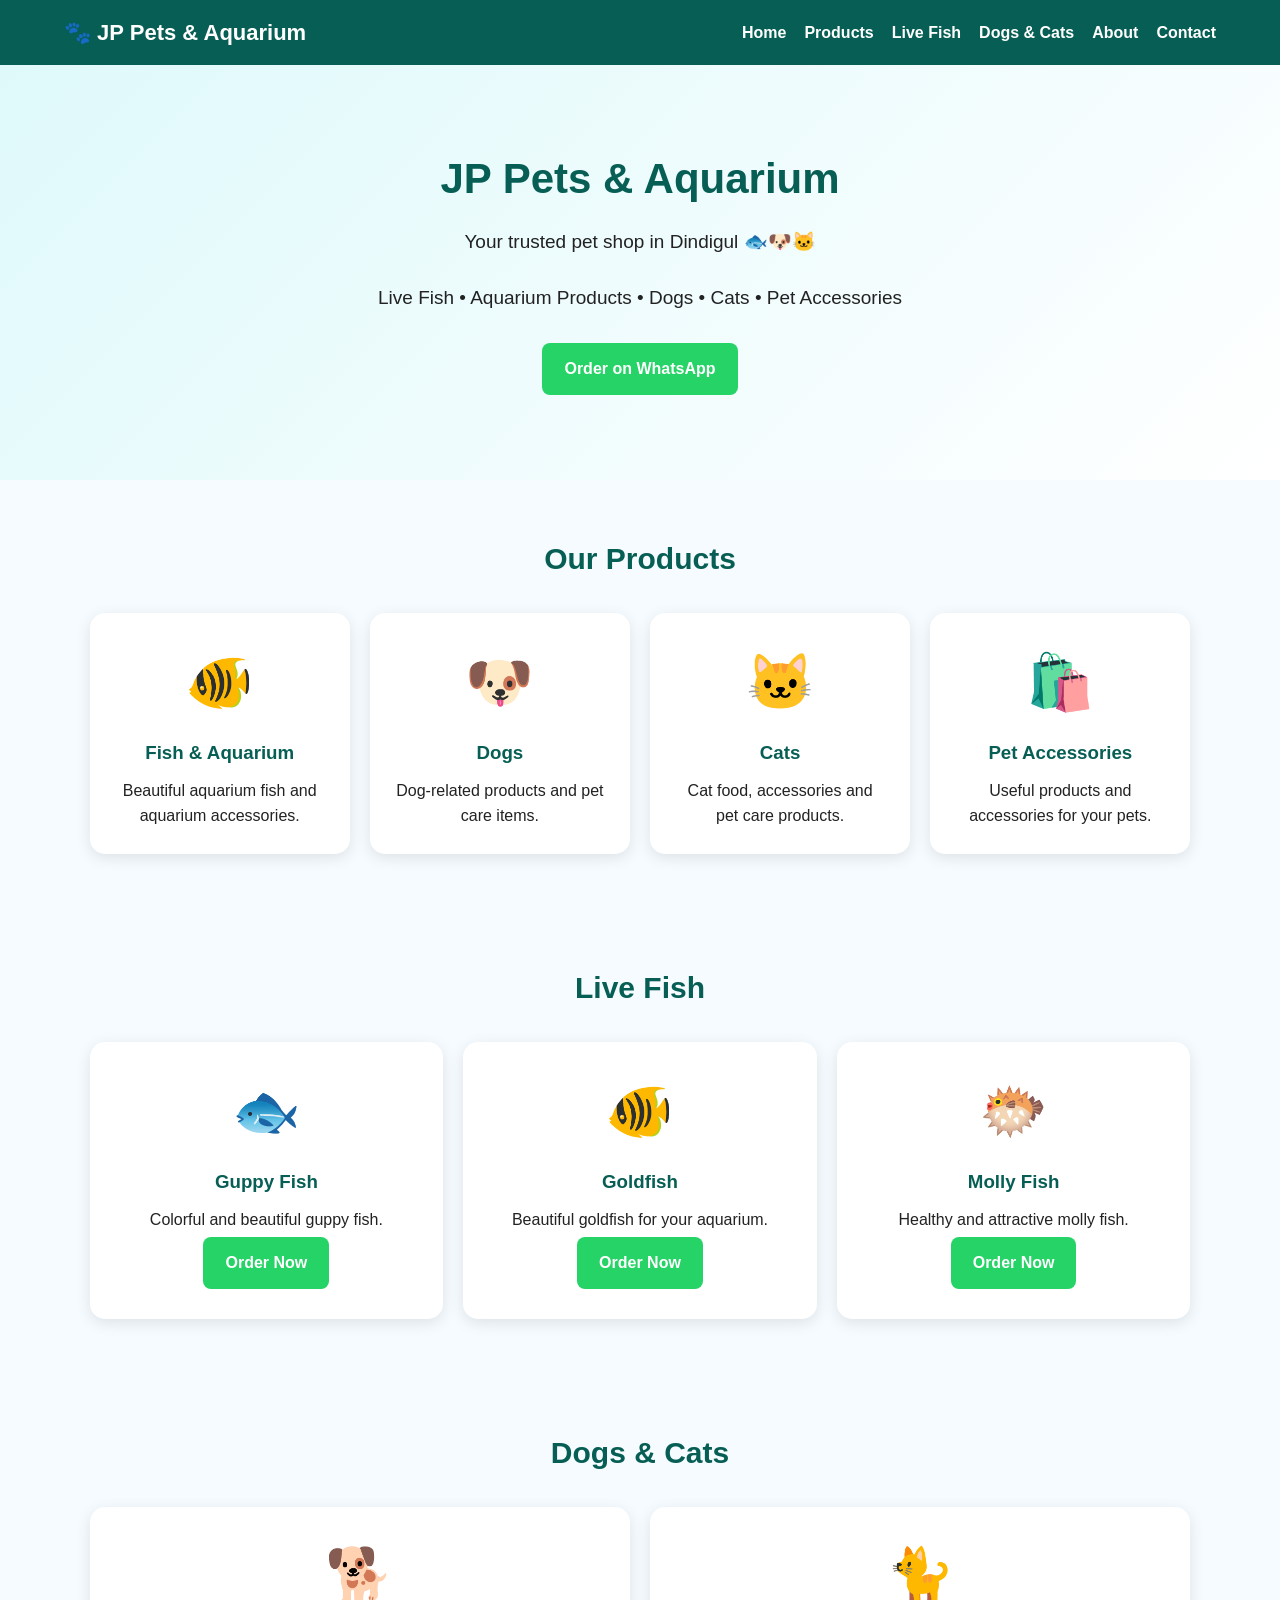
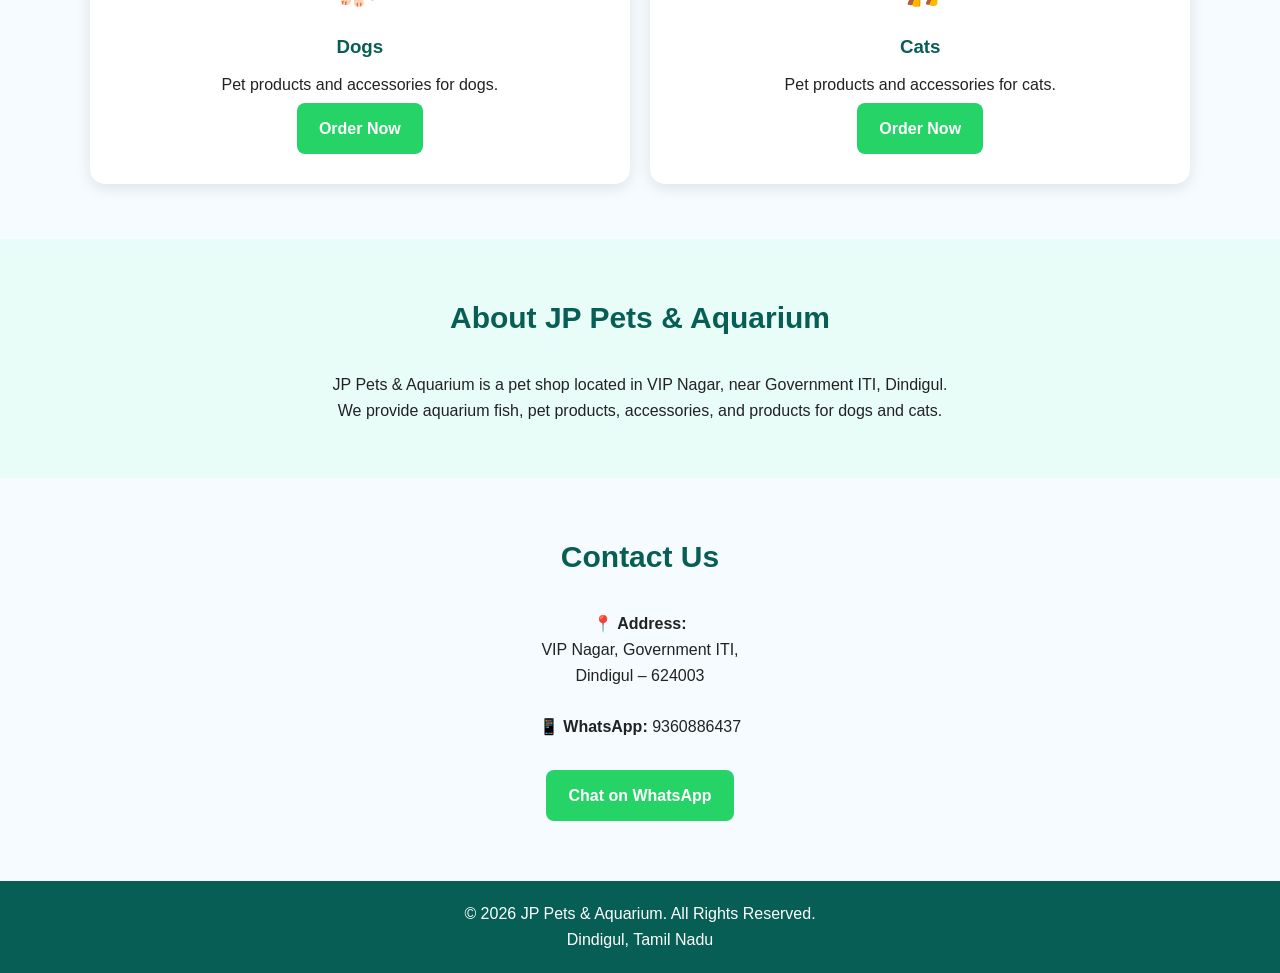
==== docs/index.html @ 8c319908 "Add website to docs folder Add JP Pets & Aquarium website to the docs folder for GitHub Pages." ====
<!DOCTYPE html>
<html lang="en">
<head>
<meta charset="UTF-8">
<meta name="viewport" content="width=device-width, initial-scale=1.0">

<title>JP Pets & Aquarium | Dindigul</title>

<style>
* {
    margin: 0;
    padding: 0;
    box-sizing: border-box;
    scroll-behavior: smooth;
}

body {
    font-family: Arial, sans-serif;
    line-height: 1.6;
    background: #f5fbff;
    color: #222;
}

header {
    background: #075e54;
    color: white;
    padding: 15px 5%;
    position: sticky;
    top: 0;
    z-index: 1000;
}

nav {
    display: flex;
    justify-content: space-between;
    align-items: center;
    flex-wrap: wrap;
}

.logo {
    font-size: 22px;
    font-weight: bold;
}

nav ul {
    list-style: none;
    display: flex;
    gap: 18px;
    flex-wrap: wrap;
}

nav a {
    color: white;
    text-decoration: none;
    font-weight: bold;
}

.hero {
    padding: 80px 20px;
    text-align: center;
    background: linear-gradient(135deg, #dff9fb, #ffffff);
}

.hero h1 {
    font-size: 42px;
    color: #075e54;
    margin-bottom: 15px;
}

.hero p {
    font-size: 19px;
    margin-bottom: 25px;
}

.btn {
    display: inline-block;
    background: #25d366;
    color: white;
    padding: 13px 22px;
    border-radius: 8px;
    text-decoration: none;
    font-weight: bold;
    margin: 5px;
}

section {
    padding: 55px 7%;
}

h2 {
    text-align: center;
    color: #075e54;
    margin-bottom: 30px;
    font-size: 30px;
}

.cards {
    display: grid;
    grid-template-columns: repeat(auto-fit, minmax(220px, 1fr));
    gap: 20px;
}

.card {
    background: white;
    padding: 25px;
    border-radius: 15px;
    text-align: center;
    box-shadow: 0 4px 15px rgba(0,0,0,0.1);
}

.card .emoji {
    font-size: 55px;
    margin-bottom: 12px;
}

.card h3 {
    color: #075e54;
    margin-bottom: 10px;
}

.about {
    background: #e9fdf8;
    text-align: center;
}

.contact {
    text-align: center;
}

footer {
    background: #075e54;
    color: white;
    text-align: center;
    padding: 20px;
}

@media (max-width: 600px) {
    .hero h1 {
        font-size: 32px;
    }

    nav {
        gap: 12px;
    }

    nav ul {
        gap: 10px;
        font-size: 14px;
    }
}
</style>
</head>

<body>

<header>
<nav>
<div class="logo">🐾 JP Pets & Aquarium</div>

<ul>
<li><a href="#home">Home</a></li>
<li><a href="#products">Products</a></li>
<li><a href="#fish">Live Fish</a></li>
<li><a href="#pets">Dogs & Cats</a></li>
<li><a href="#about">About</a></li>
<li><a href="#contact">Contact</a></li>
</ul>
</nav>
</header>

<section class="hero" id="home">
<h1>JP Pets & Aquarium</h1>

<p>Your trusted pet shop in Dindigul 🐟🐶🐱</p>

<p>Live Fish • Aquarium Products • Dogs • Cats • Pet Accessories</p>

<a class="btn" href="https://wa.me/919360886437">
Order on WhatsApp
</a>
</section>

<section id="products">
<h2>Our Products</h2>

<div class="cards">

<div class="card">
<div class="emoji">🐠</div>
<h3>Fish & Aquarium</h3>
<p>Beautiful aquarium fish and aquarium accessories.</p>
</div>

<div class="card">
<div class="emoji">🐶</div>
<h3>Dogs</h3>
<p>Dog-related products and pet care items.</p>
</div>

<div class="card">
<div class="emoji">🐱</div>
<h3>Cats</h3>
<p>Cat food, accessories and pet care products.</p>
</div>

<div class="card">
<div class="emoji">🛍️</div>
<h3>Pet Accessories</h3>
<p>Useful products and accessories for your pets.</p>
</div>

</div>
</section>

<section id="fish">
<h2>Live Fish</h2>

<div class="cards">

<div class="card">
<div class="emoji">🐟</div>
<h3>Guppy Fish</h3>
<p>Colorful and beautiful guppy fish.</p>

<a class="btn" href="https://wa.me/919360886437?text=Hi%20JP%20Pets%2C%20I%20am%20interested%20in%20Guppy%20Fish">
Order Now
</a>
</div>

<div class="card">
<div class="emoji">🐠</div>
<h3>Goldfish</h3>
<p>Beautiful goldfish for your aquarium.</p>

<a class="btn" href="https://wa.me/919360886437?text=Hi%20JP%20Pets%2C%20I%20am%20interested%20in%20Goldfish">
Order Now
</a>
</div>

<div class="card">
<div class="emoji">🐡</div>
<h3>Molly Fish</h3>
<p>Healthy and attractive molly fish.</p>

<a class="btn" href="https://wa.me/919360886437?text=Hi%20JP%20Pets%2C%20I%20am%20interested%20in%20Molly%20Fish">
Order Now
</a>
</div>

</div>
</section>

<section id="pets">
<h2>Dogs & Cats</h2>

<div class="cards">

<div class="card">
<div class="emoji">🐕</div>
<h3>Dogs</h3>
<p>Pet products and accessories for dogs.</p>

<a class="btn" href="https://wa.me/919360886437?text=Hi%20JP%20Pets%2C%20I%20am%20interested%20in%20Dog%20products">
Order Now
</a>
</div>

<div class="card">
<div class="emoji">🐈</div>
<h3>Cats</h3>
<p>Pet products and accessories for cats.</p>

<a class="btn" href="https://wa.me/919360886437?text=Hi%20JP%20Pets%2C%20I%20am%20interested%20in%20Cat%20products">
Order Now
</a>
</div>

</div>
</section>

<section class="about" id="about">
<h2>About JP Pets & Aquarium</h2>

<p>
JP Pets & Aquarium is a pet shop located in VIP Nagar,
near Government ITI, Dindigul.
</p>

<p>
We provide aquarium fish, pet products, accessories,
and products for dogs and cats.
</p>
</section>

<section class="contact" id="contact">
<h2>Contact Us</h2>

<p><strong>📍 Address:</strong></p>
<p>VIP Nagar, Government ITI,<br>
Dindigul – 624003</p>

<br>

<p><strong>📱 WhatsApp:</strong> 9360886437</p>

<br>

<a class="btn" href="https://wa.me/919360886437">
Chat on WhatsApp
</a>
</section>

<footer>
<p>© 2026 JP Pets & Aquarium. All Rights Reserved.</p>
<p>Dindigul, Tamil Nadu</p>
</footer>

</body>
</html>
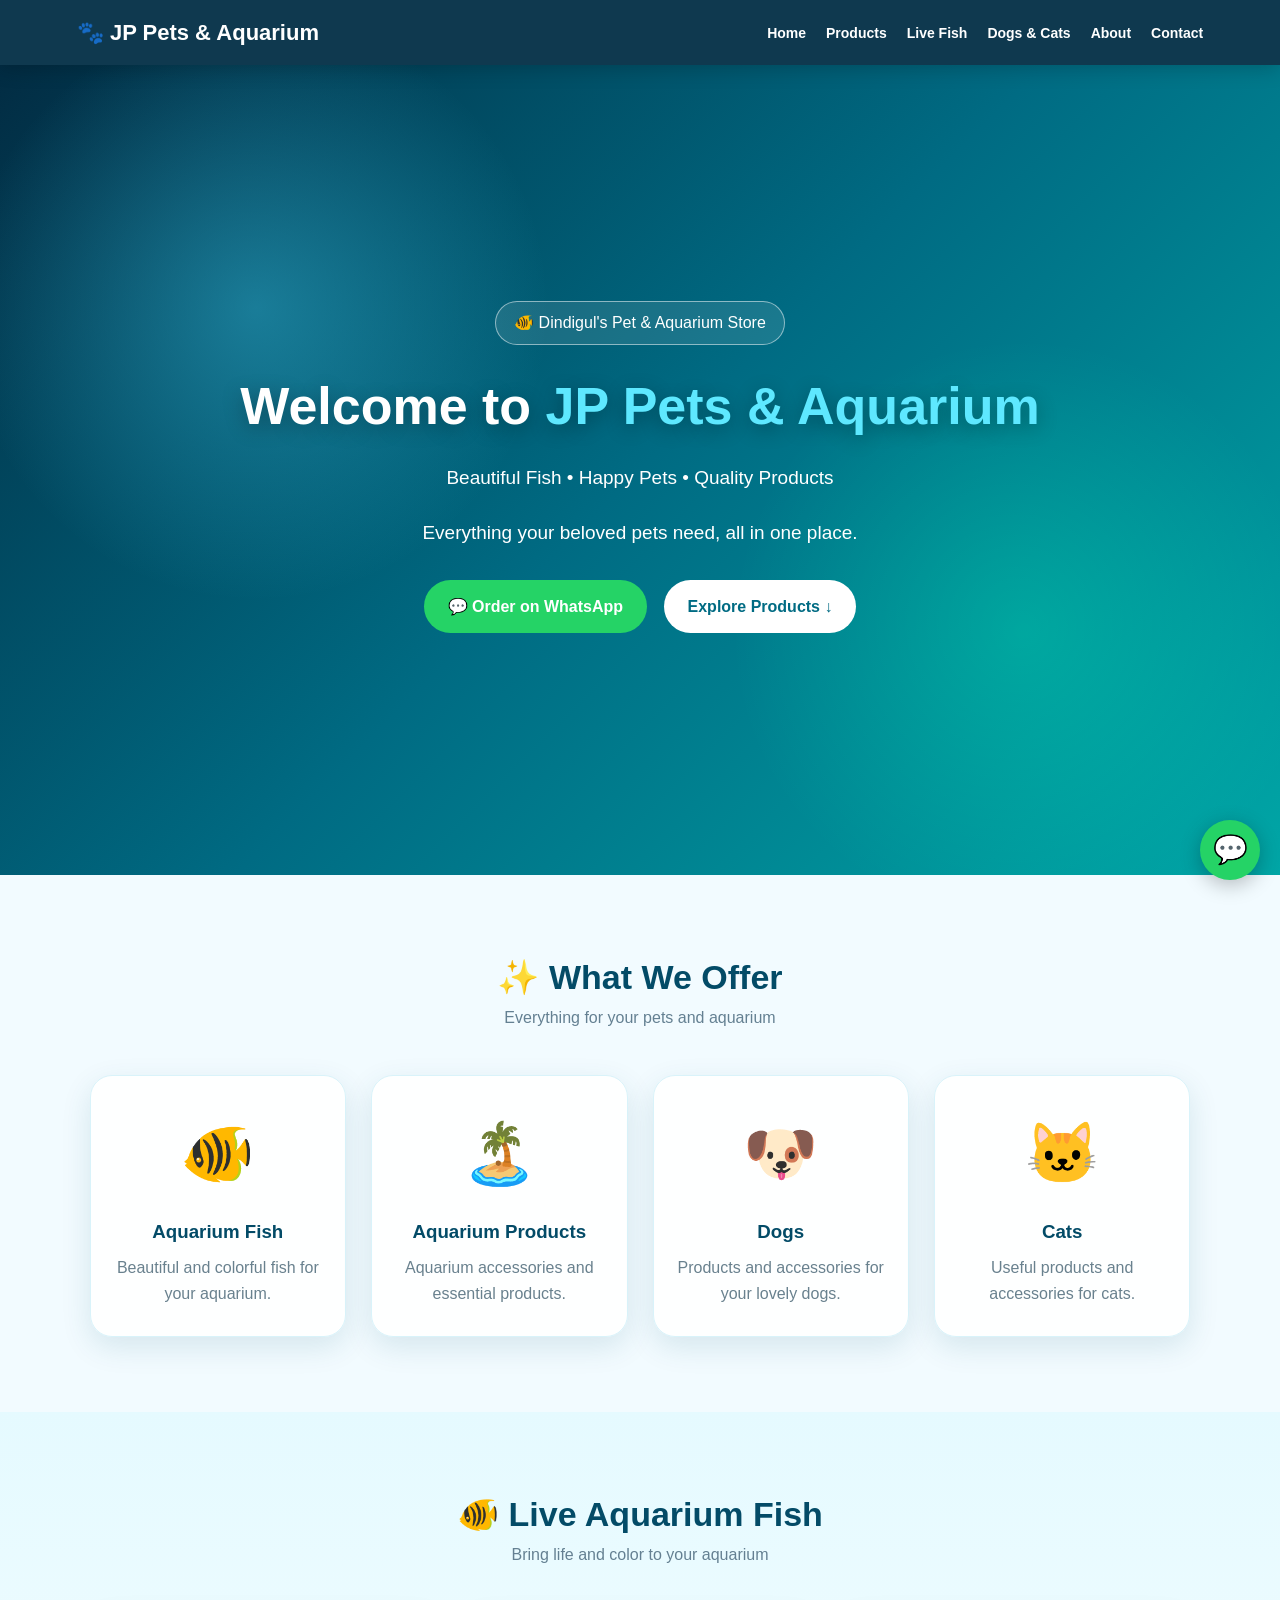
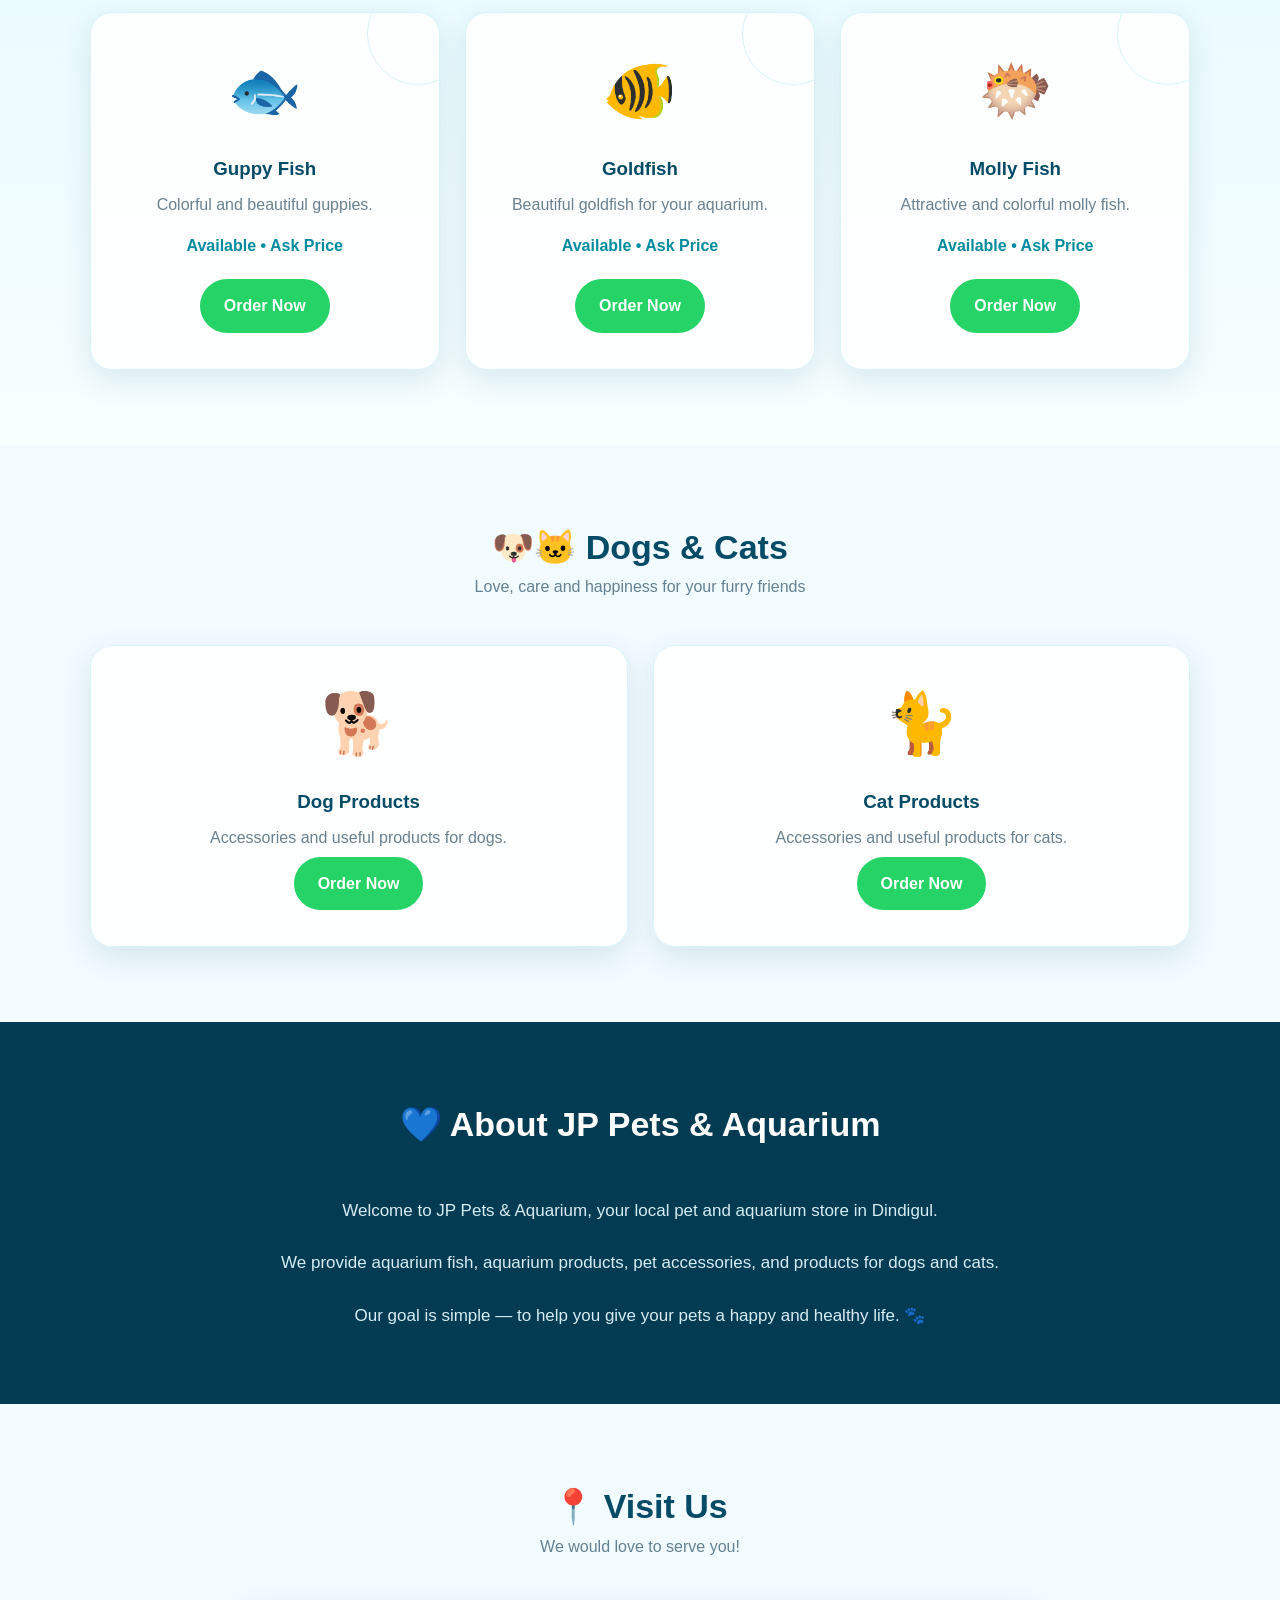
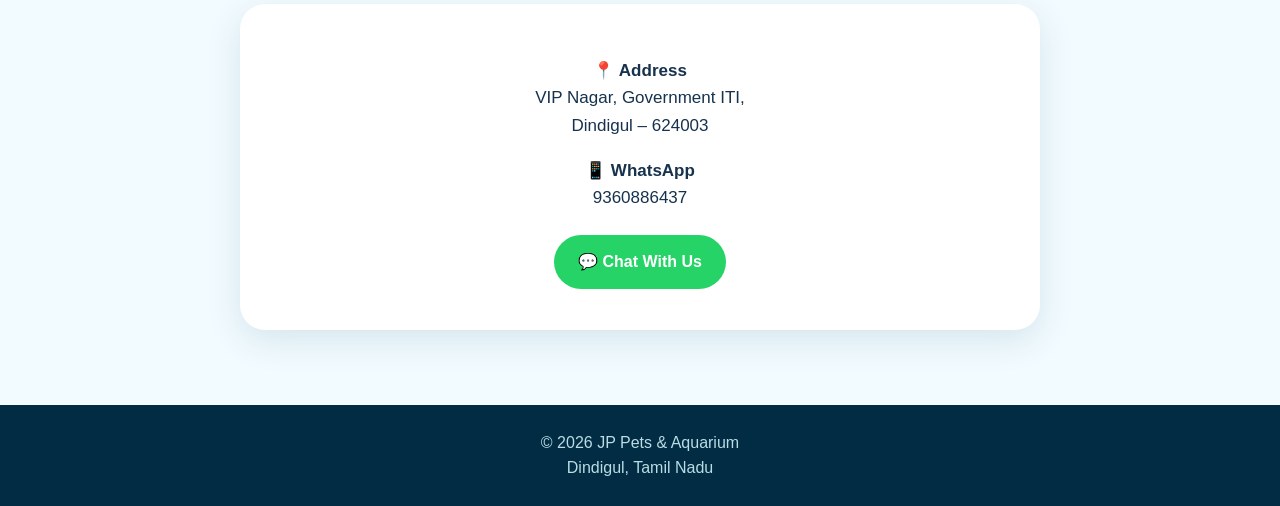
==== commit fb544272: "Improve JP Pets website design Update JP Pets & Aquarium website with a premium aquarium and pet sho" ====
--- a/docs/index.html
+++ b/docs/index.html
@@ -7,145 +7,336 @@
 <title>JP Pets & Aquarium | Dindigul</title>
 
 <style>
-* {
-    margin: 0;
-    padding: 0;
-    box-sizing: border-box;
-    scroll-behavior: smooth;
-}
-
-body {
-    font-family: Arial, sans-serif;
-    line-height: 1.6;
-    background: #f5fbff;
-    color: #222;
-}
-
-header {
-    background: #075e54;
-    color: white;
-    padding: 15px 5%;
-    position: sticky;
-    top: 0;
-    z-index: 1000;
-}
-
-nav {
-    display: flex;
-    justify-content: space-between;
-    align-items: center;
-    flex-wrap: wrap;
-}
-
-.logo {
-    font-size: 22px;
-    font-weight: bold;
-}
-
-nav ul {
-    list-style: none;
-    display: flex;
-    gap: 18px;
-    flex-wrap: wrap;
-}
-
-nav a {
-    color: white;
-    text-decoration: none;
-    font-weight: bold;
-}
-
-.hero {
-    padding: 80px 20px;
-    text-align: center;
-    background: linear-gradient(135deg, #dff9fb, #ffffff);
-}
-
-.hero h1 {
-    font-size: 42px;
-    color: #075e54;
-    margin-bottom: 15px;
-}
-
-.hero p {
-    font-size: 19px;
-    margin-bottom: 25px;
-}
-
-.btn {
-    display: inline-block;
-    background: #25d366;
-    color: white;
-    padding: 13px 22px;
-    border-radius: 8px;
-    text-decoration: none;
-    font-weight: bold;
-    margin: 5px;
-}
-
-section {
-    padding: 55px 7%;
-}
-
-h2 {
-    text-align: center;
-    color: #075e54;
-    margin-bottom: 30px;
-    font-size: 30px;
-}
-
-.cards {
-    display: grid;
-    grid-template-columns: repeat(auto-fit, minmax(220px, 1fr));
-    gap: 20px;
-}
-
-.card {
-    background: white;
-    padding: 25px;
-    border-radius: 15px;
-    text-align: center;
-    box-shadow: 0 4px 15px rgba(0,0,0,0.1);
-}
-
-.card .emoji {
-    font-size: 55px;
-    margin-bottom: 12px;
-}
-
-.card h3 {
-    color: #075e54;
-    margin-bottom: 10px;
-}
-
-.about {
-    background: #e9fdf8;
-    text-align: center;
-}
-
-.contact {
-    text-align: center;
-}
-
-footer {
-    background: #075e54;
-    color: white;
-    text-align: center;
-    padding: 20px;
-}
-
-@media (max-width: 600px) {
-    .hero h1 {
-        font-size: 32px;
-    }
-
-    nav {
-        gap: 12px;
-    }
-
-    nav ul {
-        gap: 10px;
-        font-size: 14px;
+*{
+    margin:0;
+    padding:0;
+    box-sizing:border-box;
+    scroll-behavior:smooth;
+}
+
+body{
+    font-family:Arial,Helvetica,sans-serif;
+    color:#17324d;
+    background:#f2fbff;
+    line-height:1.6;
+}
+
+header{
+    position:sticky;
+    top:0;
+    z-index:999;
+    background:rgba(3,47,70,.95);
+    backdrop-filter:blur(10px);
+    padding:15px 6%;
+    box-shadow:0 3px 20px rgba(0,0,0,.2);
+}
+
+nav{
+    display:flex;
+    justify-content:space-between;
+    align-items:center;
+    gap:20px;
+}
+
+.logo{
+    color:white;
+    font-size:22px;
+    font-weight:bold;
+}
+
+nav ul{
+    display:flex;
+    list-style:none;
+    gap:20px;
+}
+
+nav a{
+    color:white;
+    text-decoration:none;
+    font-weight:bold;
+    font-size:14px;
+}
+
+nav a:hover{
+    color:#58e0ff;
+}
+
+/* HERO */
+
+.hero{
+    min-height:90vh;
+    display:flex;
+    align-items:center;
+    justify-content:center;
+    text-align:center;
+    padding:60px 20px;
+    color:white;
+    background:
+    radial-gradient(circle at 20% 30%,rgba(71,219,255,.35),transparent 25%),
+    radial-gradient(circle at 80% 70%,rgba(0,255,190,.25),transparent 25%),
+    linear-gradient(135deg,#022c43,#006b83,#00a6a6);
+    position:relative;
+    overflow:hidden;
+}
+
+.hero:before{
+    content:"🐠        🐟             🐠       🐡";
+    position:absolute;
+    top:15%;
+    left:-100%;
+    font-size:35px;
+    opacity:.35;
+    animation:fish 18s linear infinite;
+}
+
+@keyframes fish{
+    from{left:-100%}
+    to{left:110%}
+}
+
+.hero-content{
+    max-width:800px;
+    position:relative;
+    z-index:2;
+}
+
+.badge{
+    display:inline-block;
+    padding:8px 18px;
+    border:1px solid rgba(255,255,255,.5);
+    border-radius:30px;
+    background:rgba(255,255,255,.1);
+    margin-bottom:20px;
+}
+
+.hero h1{
+    font-size:52px;
+    margin-bottom:15px;
+    text-shadow:0 5px 20px rgba(0,0,0,.3);
+}
+
+.hero h1 span{
+    color:#5ee8ff;
+}
+
+.hero p{
+    font-size:19px;
+    margin-bottom:25px;
+}
+
+.btn{
+    display:inline-block;
+    padding:14px 24px;
+    margin:6px;
+    border-radius:30px;
+    text-decoration:none;
+    font-weight:bold;
+    transition:.3s;
+}
+
+.whatsapp{
+    background:#25d366;
+    color:white;
+}
+
+.whatsapp:hover{
+    transform:translateY(-4px);
+}
+
+.explore{
+    background:white;
+    color:#006b83;
+}
+
+.explore:hover{
+    transform:translateY(-4px);
+}
+
+/* SECTIONS */
+
+section{
+    padding:75px 7%;
+}
+
+.section-title{
+    text-align:center;
+    margin-bottom:45px;
+}
+
+.section-title h2{
+    font-size:34px;
+    color:#034b67;
+}
+
+.section-title p{
+    color:#648092;
+}
+
+/* CATEGORY */
+
+.cards{
+    display:grid;
+    grid-template-columns:repeat(auto-fit,minmax(220px,1fr));
+    gap:25px;
+}
+
+.card{
+    background:rgba(255,255,255,.9);
+    border-radius:22px;
+    padding:30px 20px;
+    text-align:center;
+    box-shadow:0 10px 30px rgba(0,80,110,.12);
+    border:1px solid #d9f3fa;
+    transition:.35s;
+}
+
+.card:hover{
+    transform:translateY(-8px);
+    box-shadow:0 18px 40px rgba(0,100,130,.2);
+}
+
+.icon{
+    font-size:60px;
+    margin-bottom:15px;
+}
+
+.card h3{
+    color:#034b67;
+    margin-bottom:8px;
+}
+
+.card p{
+    color:#69818e;
+}
+
+/* FISH */
+
+.fish-section{
+    background:linear-gradient(180deg,#e5faff,#f7feff);
+}
+
+.fish-card{
+    position:relative;
+    overflow:hidden;
+}
+
+.fish-card:after{
+    content:"";
+    position:absolute;
+    width:100px;
+    height:100px;
+    border-radius:50%;
+    border:1px solid rgba(0,170,200,.15);
+    top:-30px;
+    right:-30px;
+}
+
+.price{
+    margin:15px 0;
+    color:#008c9e;
+    font-weight:bold;
+}
+
+/* ABOUT */
+
+.about{
+    background:#033b52;
+    color:white;
+}
+
+.about .section-title h2{
+    color:white;
+}
+
+.about-box{
+    max-width:850px;
+    margin:auto;
+    text-align:center;
+}
+
+.about-box p{
+    color:#d5edf3;
+    font-size:17px;
+}
+
+/* CONTACT */
+
+.contact-box{
+    max-width:800px;
+    margin:auto;
+    background:white;
+    padding:35px;
+    border-radius:25px;
+    text-align:center;
+    box-shadow:0 10px 35px rgba(0,70,100,.12);
+}
+
+.contact-item{
+    margin:18px 0;
+    font-size:17px;
+}
+
+/* FLOATING WHATSAPP */
+
+.floating{
+    position:fixed;
+    right:20px;
+    bottom:20px;
+    width:60px;
+    height:60px;
+    border-radius:50%;
+    background:#25d366;
+    color:white;
+    display:flex;
+    justify-content:center;
+    align-items:center;
+    font-size:28px;
+    text-decoration:none;
+    box-shadow:0 5px 20px rgba(0,0,0,.25);
+    z-index:1000;
+}
+
+/* FOOTER */
+
+footer{
+    background:#022c43;
+    color:#b9dce5;
+    text-align:center;
+    padding:25px;
+}
+
+/* MOBILE */
+
+@media(max-width:700px){
+
+    nav{
+        flex-direction:column;
+    }
+
+    nav ul{
+        gap:12px;
+        justify-content:center;
+        flex-wrap:wrap;
+    }
+
+    .hero{
+        min-height:82vh;
+    }
+
+    .hero h1{
+        font-size:38px;
+    }
+
+    .hero p{
+        font-size:16px;
+    }
+
+    section{
+        padding:55px 5%;
+    }
+
+    .section-title h2{
+        font-size:28px;
     }
 }
 </style>
@@ -168,152 +359,229 @@
 </nav>
 </header>
 
+<!-- HERO -->
+
 <section class="hero" id="home">
-<h1>JP Pets & Aquarium</h1>
-
-<p>Your trusted pet shop in Dindigul 🐟🐶🐱</p>
-
-<p>Live Fish • Aquarium Products • Dogs • Cats • Pet Accessories</p>
-
-<a class="btn" href="https://wa.me/919360886437">
-Order on WhatsApp
-</a>
+<div class="hero-content">
+
+<div class="badge">🐠 Dindigul's Pet & Aquarium Store</div>
+
+<h1>Welcome to <span>JP Pets & Aquarium</span></h1>
+
+<p>
+Beautiful Fish • Happy Pets • Quality Products
+</p>
+
+<p>
+Everything your beloved pets need, all in one place.
+</p>
+
+<a class="btn whatsapp"
+href="https://wa.me/919360886437">
+💬 Order on WhatsApp
+</a>
+
+<a class="btn explore"
+href="#products">
+Explore Products ↓
+</a>
+
+</div>
 </section>
 
+<!-- PRODUCTS -->
+
 <section id="products">
-<h2>Our Products</h2>
+
+<div class="section-title">
+<h2>✨ What We Offer</h2>
+<p>Everything for your pets and aquarium</p>
+</div>
 
 <div class="cards">
 
 <div class="card">
-<div class="emoji">🐠</div>
-<h3>Fish & Aquarium</h3>
-<p>Beautiful aquarium fish and aquarium accessories.</p>
+<div class="icon">🐠</div>
+<h3>Aquarium Fish</h3>
+<p>Beautiful and colorful fish for your aquarium.</p>
 </div>
 
 <div class="card">
-<div class="emoji">🐶</div>
+<div class="icon">🏝️</div>
+<h3>Aquarium Products</h3>
+<p>Aquarium accessories and essential products.</p>
+</div>
+
+<div class="card">
+<div class="icon">🐶</div>
 <h3>Dogs</h3>
-<p>Dog-related products and pet care items.</p>
+<p>Products and accessories for your lovely dogs.</p>
 </div>
 
 <div class="card">
-<div class="emoji">🐱</div>
+<div class="icon">🐱</div>
 <h3>Cats</h3>
-<p>Cat food, accessories and pet care products.</p>
-</div>
-
-<div class="card">
-<div class="emoji">🛍️</div>
-<h3>Pet Accessories</h3>
-<p>Useful products and accessories for your pets.</p>
+<p>Useful products and accessories for cats.</p>
 </div>
 
 </div>
 </section>
 
-<section id="fish">
-<h2>Live Fish</h2>
+<!-- LIVE FISH -->
+
+<section class="fish-section" id="fish">
+
+<div class="section-title">
+<h2>🐠 Live Aquarium Fish</h2>
+<p>Bring life and color to your aquarium</p>
+</div>
 
 <div class="cards">
 
-<div class="card">
-<div class="emoji">🐟</div>
+<div class="card fish-card">
+<div class="icon">🐟</div>
 <h3>Guppy Fish</h3>
-<p>Colorful and beautiful guppy fish.</p>
-
-<a class="btn" href="https://wa.me/919360886437?text=Hi%20JP%20Pets%2C%20I%20am%20interested%20in%20Guppy%20Fish">
+<p>Colorful and beautiful guppies.</p>
+<div class="price">Available • Ask Price</div>
+
+<a class="btn whatsapp"
+href="https://wa.me/919360886437?text=Hi%20JP%20Pets%2C%20I%20am%20interested%20in%20Guppy%20Fish">
 Order Now
 </a>
 </div>
 
-<div class="card">
-<div class="emoji">🐠</div>
+<div class="card fish-card">
+<div class="icon">🐠</div>
 <h3>Goldfish</h3>
 <p>Beautiful goldfish for your aquarium.</p>
-
-<a class="btn" href="https://wa.me/919360886437?text=Hi%20JP%20Pets%2C%20I%20am%20interested%20in%20Goldfish">
+<div class="price">Available • Ask Price</div>
+
+<a class="btn whatsapp"
+href="https://wa.me/919360886437?text=Hi%20JP%20Pets%2C%20I%20am%20interested%20in%20Goldfish">
 Order Now
 </a>
 </div>
 
+<div class="card fish-card">
+<div class="icon">🐡</div>
+<h3>Molly Fish</h3>
+<p>Attractive and colorful molly fish.</p>
+<div class="price">Available • Ask Price</div>
+
+<a class="btn whatsapp"
+href="https://wa.me/919360886437?text=Hi%20JP%20Pets%2C%20I%20am%20interested%20in%20Molly%20Fish">
+Order Now
+</a>
+</div>
+
+</div>
+</section>
+
+<!-- DOGS CATS -->
+
+<section id="pets">
+
+<div class="section-title">
+<h2>🐶🐱 Dogs & Cats</h2>
+<p>Love, care and happiness for your furry friends</p>
+</div>
+
+<div class="cards">
+
 <div class="card">
-<div class="emoji">🐡</div>
-<h3>Molly Fish</h3>
-<p>Healthy and attractive molly fish.</p>
-
-<a class="btn" href="https://wa.me/919360886437?text=Hi%20JP%20Pets%2C%20I%20am%20interested%20in%20Molly%20Fish">
+<div class="icon">🐕</div>
+<h3>Dog Products</h3>
+<p>Accessories and useful products for dogs.</p>
+
+<a class="btn whatsapp"
+href="https://wa.me/919360886437?text=Hi%20JP%20Pets%2C%20I%20am%20interested%20in%20Dog%20products">
 Order Now
 </a>
 </div>
 
+<div class="card">
+<div class="icon">🐈</div>
+<h3>Cat Products</h3>
+<p>Accessories and useful products for cats.</p>
+
+<a class="btn whatsapp"
+href="https://wa.me/919360886437?text=Hi%20JP%20Pets%2C%20I%20am%20interested%20in%20Cat%20products">
+Order Now
+</a>
+</div>
+
 </div>
 </section>
 
-<section id="pets">
-<h2>Dogs & Cats</h2>
-
-<div class="cards">
-
-<div class="card">
-<div class="emoji">🐕</div>
-<h3>Dogs</h3>
-<p>Pet products and accessories for dogs.</p>
-
-<a class="btn" href="https://wa.me/919360886437?text=Hi%20JP%20Pets%2C%20I%20am%20interested%20in%20Dog%20products">
-Order Now
-</a>
-</div>
-
-<div class="card">
-<div class="emoji">🐈</div>
-<h3>Cats</h3>
-<p>Pet products and accessories for cats.</p>
-
-<a class="btn" href="https://wa.me/919360886437?text=Hi%20JP%20Pets%2C%20I%20am%20interested%20in%20Cat%20products">
-Order Now
-</a>
-</div>
-
-</div>
-</section>
+<!-- ABOUT -->
 
 <section class="about" id="about">
-<h2>About JP Pets & Aquarium</h2>
+
+<div class="section-title">
+<h2>💙 About JP Pets & Aquarium</h2>
+</div>
+
+<div class="about-box">
 
 <p>
-JP Pets & Aquarium is a pet shop located in VIP Nagar,
-near Government ITI, Dindigul.
+Welcome to JP Pets & Aquarium, your local pet and aquarium store in Dindigul.
 </p>
 
+<br>
+
 <p>
-We provide aquarium fish, pet products, accessories,
+We provide aquarium fish, aquarium products, pet accessories,
 and products for dogs and cats.
 </p>
+
+<br>
+
+<p>
+Our goal is simple — to help you give your pets a happy and healthy life. 🐾
+</p>
+
+</div>
 </section>
 
-<section class="contact" id="contact">
-<h2>Contact Us</h2>
-
-<p><strong>📍 Address:</strong></p>
-<p>VIP Nagar, Government ITI,<br>
-Dindigul – 624003</p>
-
-<br>
-
-<p><strong>📱 WhatsApp:</strong> 9360886437</p>
-
-<br>
-
-<a class="btn" href="https://wa.me/919360886437">
-Chat on WhatsApp
-</a>
+<!-- CONTACT -->
+
+<section id="contact">
+
+<div class="section-title">
+<h2>📍 Visit Us</h2>
+<p>We would love to serve you!</p>
+</div>
+
+<div class="contact-box">
+
+<div class="contact-item">
+📍 <strong>Address</strong><br>
+VIP Nagar, Government ITI,<br>
+Dindigul – 624003
+</div>
+
+<div class="contact-item">
+📱 <strong>WhatsApp</strong><br>
+9360886437
+</div>
+
+<a class="btn whatsapp"
+href="https://wa.me/919360886437">
+💬 Chat With Us
+</a>
+
+</div>
 </section>
 
 <footer>
-<p>© 2026 JP Pets & Aquarium. All Rights Reserved.</p>
+<p>© 2026 JP Pets & Aquarium</p>
 <p>Dindigul, Tamil Nadu</p>
 </footer>
 
+<a class="floating"
+href="https://wa.me/919360886437">
+💬
+</a>
+
 </body>
 </html>
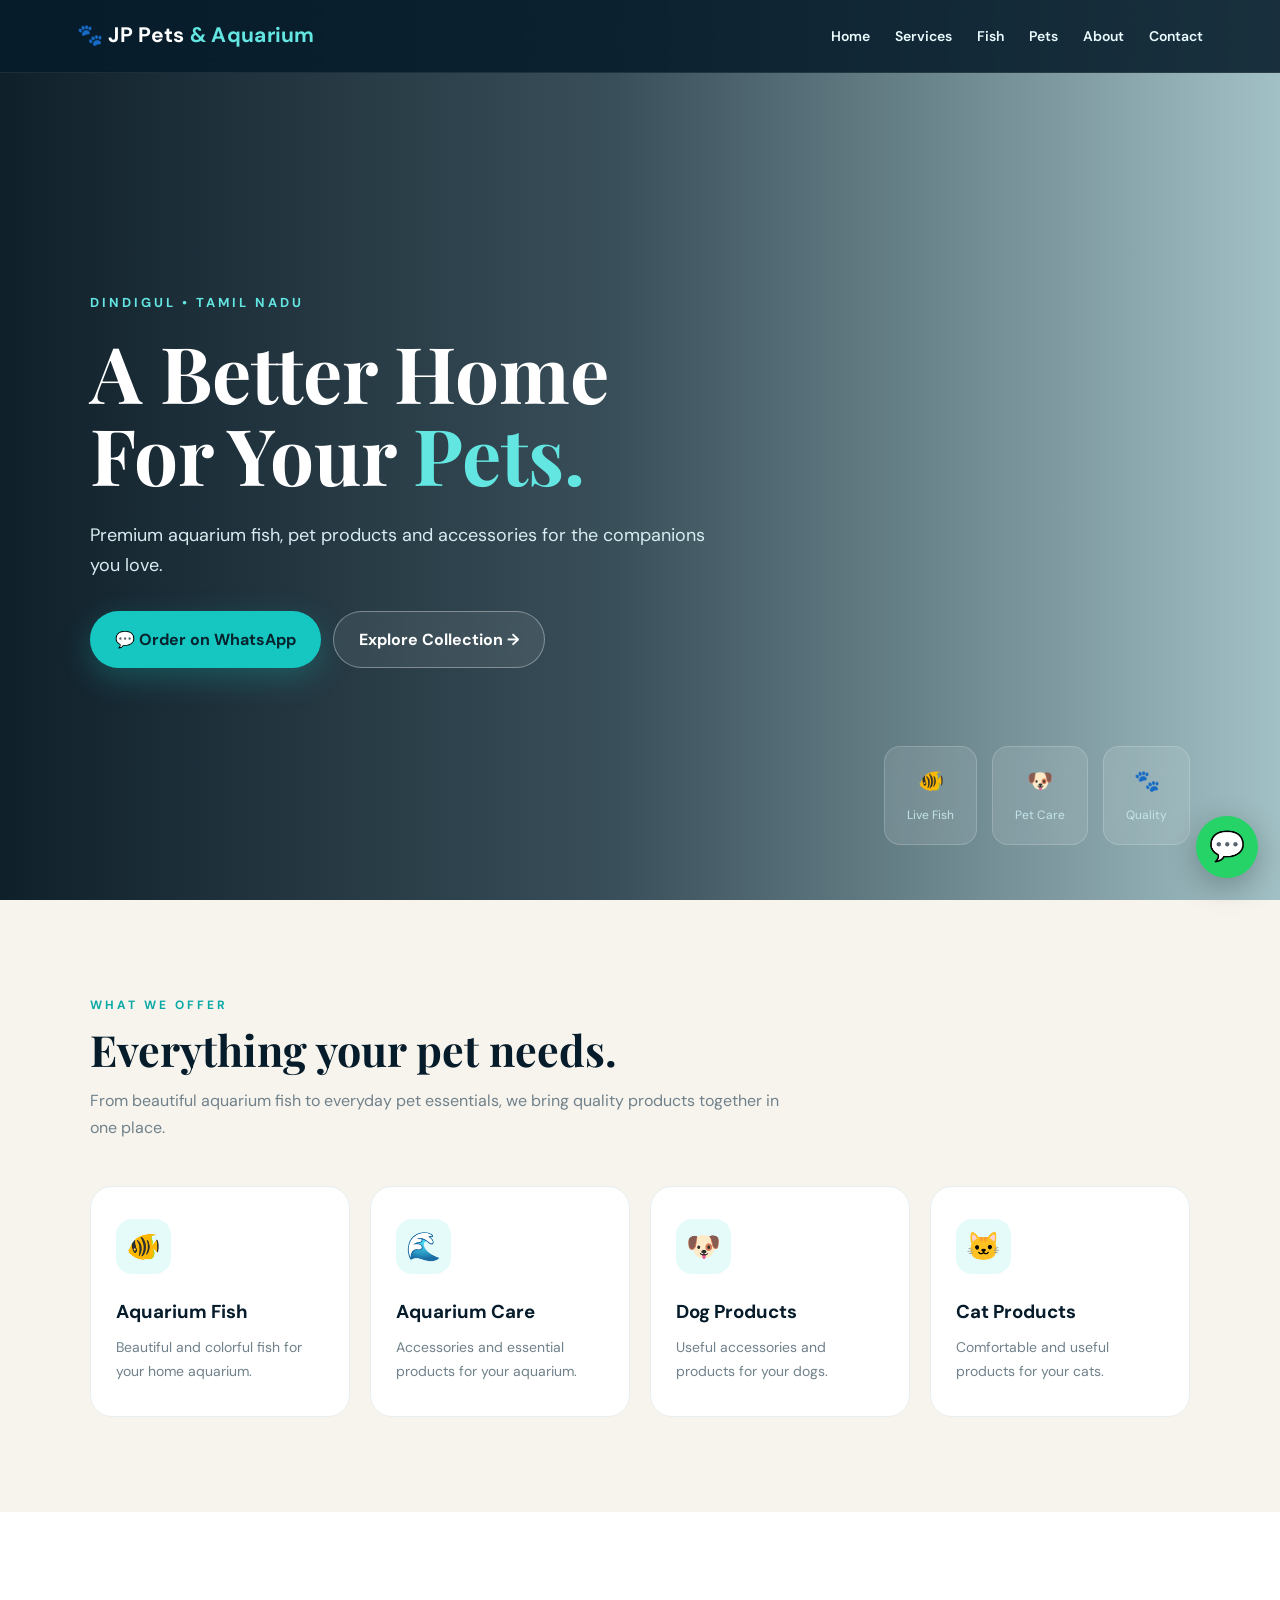
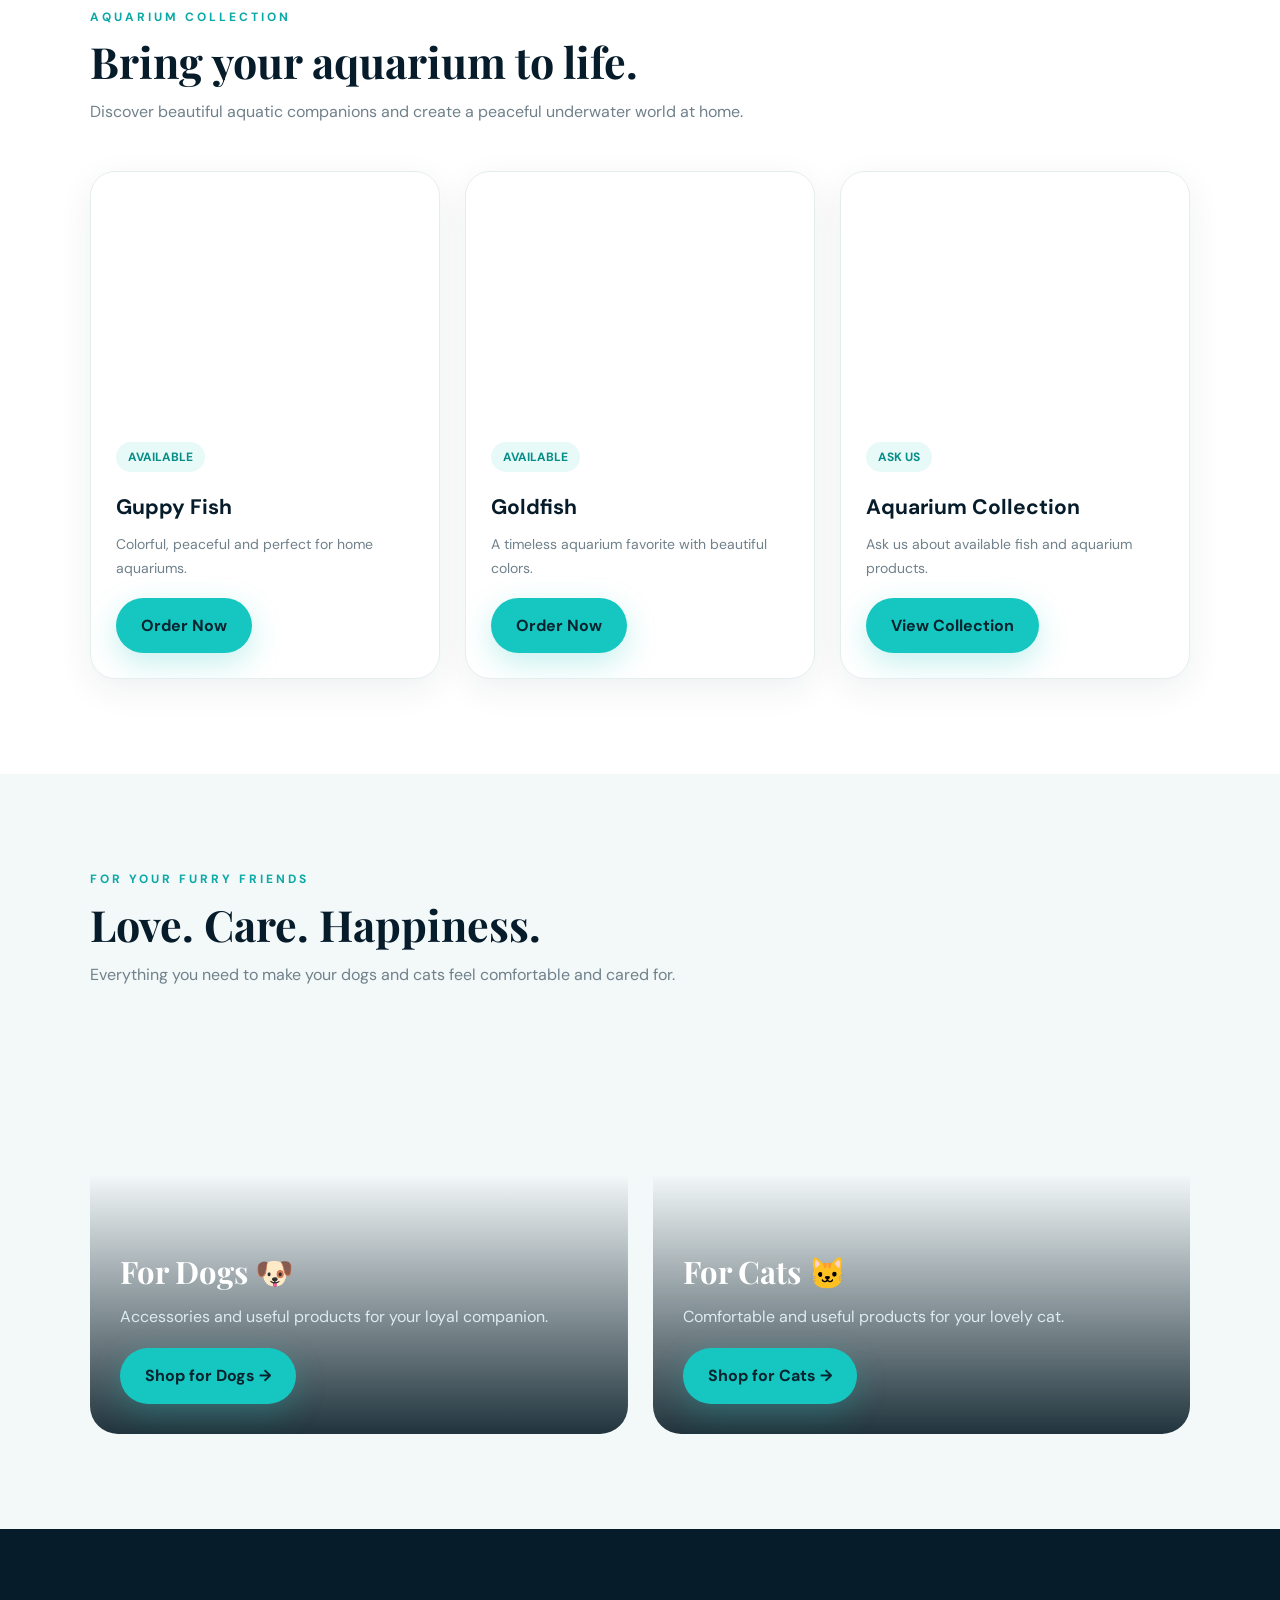
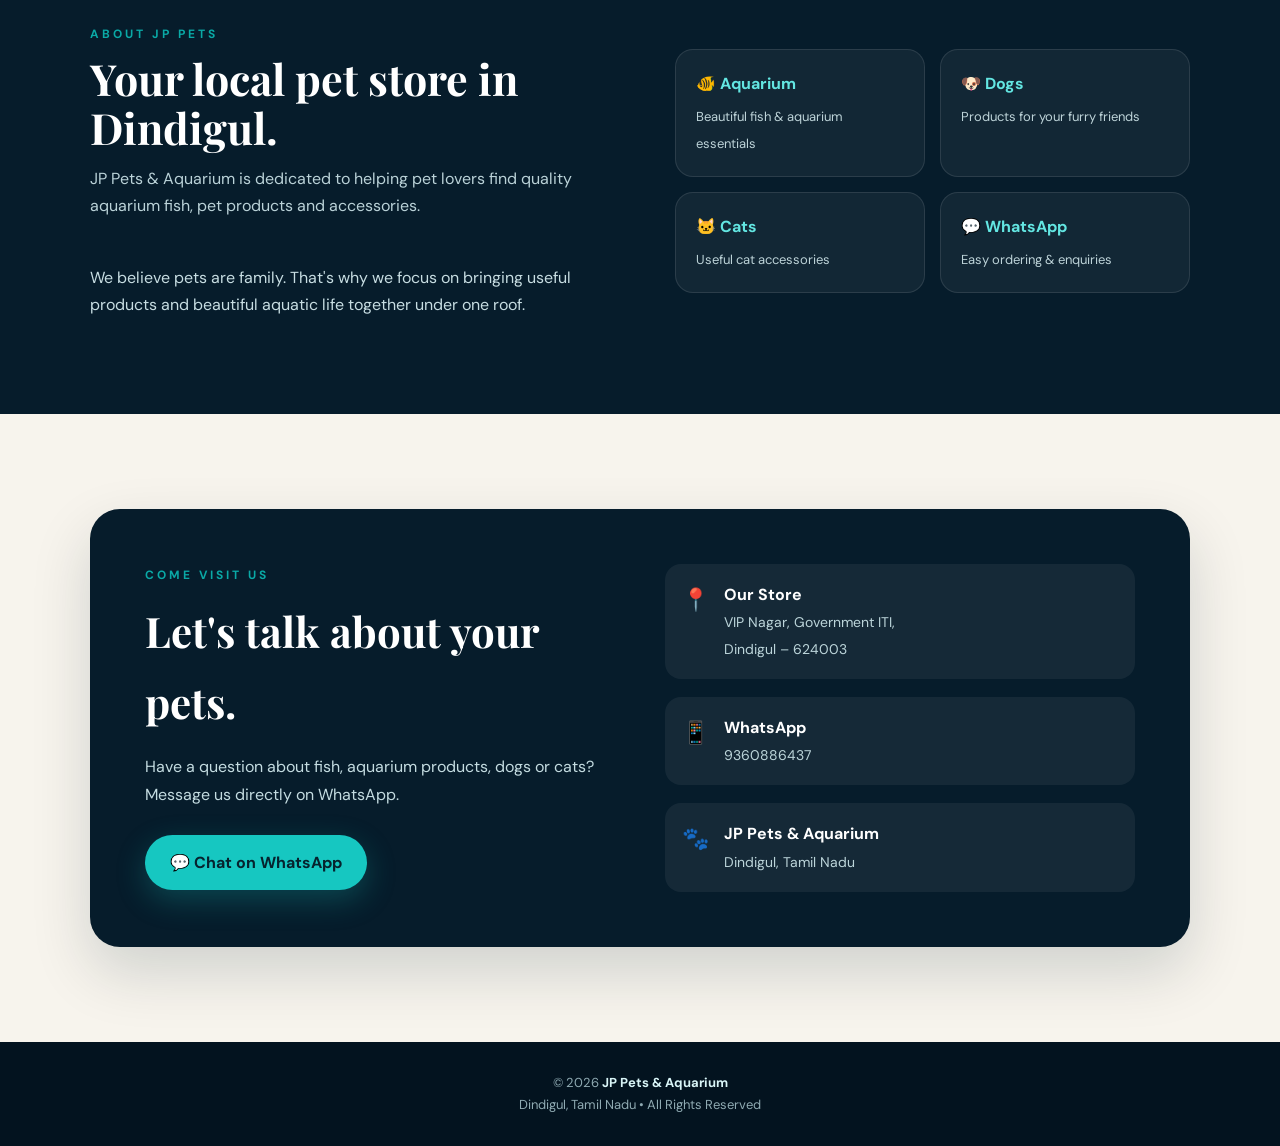
==== commit d4b7472d: "Create premium JP Pets website Redesign JP Pets & Aquarium with a premium pet boutique and modern aq" ====
--- a/docs/index.html
+++ b/docs/index.html
@@ -6,7 +6,12 @@
 
 <title>JP Pets & Aquarium | Dindigul</title>
 
+<link rel="preconnect" href="https://fonts.googleapis.com">
+<link rel="preconnect" href="https://fonts.gstatic.com" crossorigin>
+<link href="https://fonts.googleapis.com/css2?family=DM+Sans:wght@400;500;600;700&family=Playfair+Display:wght@600;700&display=swap" rel="stylesheet">
+
 <style>
+
 *{
     margin:0;
     padding:0;
@@ -14,572 +19,1044 @@
     scroll-behavior:smooth;
 }
 
+:root{
+    --navy:#061c2b;
+    --deep:#082b3d;
+    --aqua:#16c7c1;
+    --cyan:#63e6e2;
+    --cream:#f7f4ed;
+    --white:#ffffff;
+    --text:#173344;
+    --muted:#70818b;
+}
+
 body{
-    font-family:Arial,Helvetica,sans-serif;
-    color:#17324d;
-    background:#f2fbff;
-    line-height:1.6;
+    font-family:"DM Sans",sans-serif;
+    color:var(--text);
+    background:#f8fbfc;
+    line-height:1.7;
 }
 
 header{
-    position:sticky;
+    position:fixed;
     top:0;
-    z-index:999;
-    background:rgba(3,47,70,.95);
-    backdrop-filter:blur(10px);
-    padding:15px 6%;
-    box-shadow:0 3px 20px rgba(0,0,0,.2);
+    left:0;
+    width:100%;
+    z-index:1000;
+    padding:18px 6%;
+    background:rgba(6,28,43,.88);
+    backdrop-filter:blur(18px);
+    border-bottom:1px solid rgba(255,255,255,.08);
 }
 
 nav{
+    max-width:1250px;
+    margin:auto;
     display:flex;
     justify-content:space-between;
     align-items:center;
-    gap:20px;
 }
 
 .logo{
     color:white;
-    font-size:22px;
-    font-weight:bold;
+    font-size:21px;
+    font-weight:700;
+    letter-spacing:.3px;
+}
+
+.logo span{
+    color:var(--cyan);
 }
 
 nav ul{
     display:flex;
+    gap:25px;
     list-style:none;
+}
+
+nav a{
+    color:#eafcff;
+    text-decoration:none;
+    font-size:14px;
+    font-weight:600;
+    transition:.3s;
+}
+
+nav a:hover{
+    color:var(--cyan);
+}
+
+/* HERO */
+
+.hero{
+    min-height:100vh;
+    display:flex;
+    align-items:center;
+    position:relative;
+    overflow:hidden;
+    padding:140px 7% 80px;
+    color:white;
+
+    background:
+    linear-gradient(90deg,
+    rgba(3,20,31,.95) 0%,
+    rgba(3,30,43,.78) 48%,
+    rgba(0,83,94,.35) 100%),
+    url("https://images.unsplash.com/photo-1544551763-46a013bb70d5?auto=format&fit=crop&w=1800&q=85");
+
+    background-size:cover;
+    background-position:center;
+}
+
+.hero-content{
+    max-width:760px;
+    position:relative;
+    z-index:2;
+}
+
+.small-title{
+    color:var(--cyan);
+    text-transform:uppercase;
+    letter-spacing:3px;
+    font-size:13px;
+    font-weight:700;
+    margin-bottom:18px;
+}
+
+.hero h1{
+    font-family:"Playfair Display",serif;
+    font-size:clamp(45px,7vw,78px);
+    line-height:1.05;
+    margin-bottom:24px;
+}
+
+.hero h1 span{
+    color:var(--cyan);
+}
+
+.hero p{
+    color:#d8edf1;
+    font-size:18px;
+    max-width:620px;
+    margin-bottom:30px;
+}
+
+.buttons{
+    display:flex;
+    flex-wrap:wrap;
+    gap:12px;
+}
+
+.btn{
+    display:inline-flex;
+    align-items:center;
+    justify-content:center;
+    padding:14px 25px;
+    border-radius:50px;
+    text-decoration:none;
+    font-weight:700;
+    transition:.3s;
+}
+
+.btn-primary{
+    background:var(--aqua);
+    color:#06232e;
+    box-shadow:0 10px 30px rgba(22,199,193,.25);
+}
+
+.btn-primary:hover{
+    transform:translateY(-4px);
+    box-shadow:0 15px 35px rgba(22,199,193,.4);
+}
+
+.btn-light{
+    border:1px solid rgba(255,255,255,.35);
+    color:white;
+    background:rgba(255,255,255,.08);
+    backdrop-filter:blur(10px);
+}
+
+.btn-light:hover{
+    background:white;
+    color:var(--navy);
+}
+
+/* FLOATING STATS */
+
+.stats{
+    position:absolute;
+    right:7%;
+    bottom:55px;
+    display:flex;
+    gap:15px;
+    z-index:3;
+}
+
+.stat{
+    padding:17px 22px;
+    background:rgba(255,255,255,.1);
+    border:1px solid rgba(255,255,255,.18);
+    backdrop-filter:blur(15px);
+    border-radius:16px;
+    text-align:center;
+}
+
+.stat strong{
+    display:block;
+    color:white;
+    font-size:21px;
+}
+
+.stat span{
+    color:#c5e5e9;
+    font-size:12px;
+}
+
+/* SECTIONS */
+
+section{
+    padding:95px 7%;
+}
+
+.container{
+    max-width:1250px;
+    margin:auto;
+}
+
+.section-head{
+    max-width:700px;
+    margin-bottom:45px;
+}
+
+.eyebrow{
+    color:#0aa9a6;
+    font-size:12px;
+    text-transform:uppercase;
+    letter-spacing:3px;
+    font-weight:700;
+    margin-bottom:10px;
+}
+
+.section-head h2{
+    font-family:"Playfair Display",serif;
+    color:var(--navy);
+    font-size:43px;
+    line-height:1.15;
+    margin-bottom:12px;
+}
+
+.section-head p{
+    color:var(--muted);
+}
+
+/* SERVICES */
+
+.services{
+    background:var(--cream);
+}
+
+.service-grid{
+    display:grid;
+    grid-template-columns:repeat(4,1fr);
     gap:20px;
 }
 
-nav a{
-    color:white;
-    text-decoration:none;
-    font-weight:bold;
-    font-size:14px;
-}
-
-nav a:hover{
-    color:#58e0ff;
-}
-
-/* HERO */
-
-.hero{
-    min-height:90vh;
+.service{
+    background:white;
+    border-radius:22px;
+    padding:32px 25px;
+    border:1px solid #e9eeee;
+    transition:.35s;
+}
+
+.service:hover{
+    transform:translateY(-8px);
+    box-shadow:0 20px 45px rgba(8,43,61,.1);
+}
+
+.service-icon{
+    width:55px;
+    height:55px;
+    border-radius:16px;
     display:flex;
     align-items:center;
     justify-content:center;
+    font-size:28px;
+    background:#e5fbfa;
+    margin-bottom:22px;
+}
+
+.service h3{
+    color:var(--navy);
+    margin-bottom:8px;
+}
+
+.service p{
+    color:var(--muted);
+    font-size:14px;
+}
+
+/* FISH */
+
+.fish{
+    background:white;
+}
+
+.fish-grid{
+    display:grid;
+    grid-template-columns:repeat(3,1fr);
+    gap:25px;
+}
+
+.fish-card{
+    overflow:hidden;
+    background:#fff;
+    border-radius:25px;
+    border:1px solid #e5eeee;
+    box-shadow:0 10px 35px rgba(8,43,61,.07);
+    transition:.35s;
+}
+
+.fish-card:hover{
+    transform:translateY(-8px);
+    box-shadow:0 20px 50px rgba(8,43,61,.13);
+}
+
+.fish-img{
+    height:245px;
+    background-size:cover;
+    background-position:center;
+}
+
+.guppy{
+    background-image:url("https://images.unsplash.com/photo-1520990269379-2f9c8f7c3f6e?auto=format&fit=crop&w=900&q=85");
+}
+
+.goldfish{
+    background-image:url("https://images.unsplash.com/photo-1522069169874-c58ec4b76be5?auto=format&fit=crop&w=900&q=85");
+}
+
+.aquarium{
+    background-image:url("https://images.unsplash.com/photo-1546026423-cc4642628d2b?auto=format&fit=crop&w=900&q=85");
+}
+
+.fish-content{
+    padding:25px;
+}
+
+.fish-content h3{
+    color:var(--navy);
+    font-size:21px;
+}
+
+.fish-content p{
+    color:var(--muted);
+    font-size:14px;
+    margin:7px 0 18px;
+}
+
+.availability{
+    display:inline-block;
+    color:#078d87;
+    background:#e7faf8;
+    padding:5px 12px;
+    border-radius:20px;
+    font-size:12px;
+    font-weight:700;
+    margin-bottom:18px;
+}
+
+/* PETS */
+
+.pets{
+    background:#f3f8f9;
+}
+
+.pet-grid{
+    display:grid;
+    grid-template-columns:1fr 1fr;
+    gap:25px;
+}
+
+.pet-card{
+    min-height:400px;
+    border-radius:28px;
+    overflow:hidden;
+    position:relative;
+    display:flex;
+    align-items:flex-end;
+    background-size:cover;
+    background-position:center;
+}
+
+.dog{
+    background-image:
+    linear-gradient(0deg,rgba(4,25,35,.88),transparent 65%),
+    url("https://images.unsplash.com/photo-1552053831-71594a27632d?auto=format&fit=crop&w=1100&q=85");
+}
+
+.cat{
+    background-image:
+    linear-gradient(0deg,rgba(4,25,35,.88),transparent 65%),
+    url("https://images.unsplash.com/photo-1514888286974-6c03e2ca1dba?auto=format&fit=crop&w=1100&q=85");
+}
+
+.pet-content{
+    padding:30px;
+    color:white;
+}
+
+.pet-content h3{
+    font-family:"Playfair Display",serif;
+    font-size:31px;
+}
+
+.pet-content p{
+    color:#dcecef;
+    margin:5px 0 18px;
+}
+
+/* ABOUT */
+
+.about{
+    background:var(--navy);
+    color:white;
+}
+
+.about-grid{
+    display:grid;
+    grid-template-columns:1fr 1fr;
+    gap:70px;
+    align-items:center;
+}
+
+.about .section-head h2{
+    color:white;
+}
+
+.about .section-head p{
+    color:#bad2d8;
+}
+
+.about-text{
+    color:#c7dde2;
+    font-size:16px;
+}
+
+.highlights{
+    display:grid;
+    grid-template-columns:1fr 1fr;
+    gap:15px;
+}
+
+.highlight{
+    padding:20px;
+    border:1px solid rgba(255,255,255,.1);
+    background:rgba(255,255,255,.05);
+    border-radius:18px;
+}
+
+.highlight strong{
+    color:var(--cyan);
+    display:block;
+    margin-bottom:5px;
+}
+
+.highlight span{
+    color:#bdd3d8;
+    font-size:13px;
+}
+
+/* CONTACT */
+
+.contact{
+    background:var(--cream);
+}
+
+.contact-box{
+    background:var(--navy);
+    border-radius:30px;
+    padding:55px;
+    color:white;
+    display:grid;
+    grid-template-columns:1fr 1fr;
+    gap:50px;
+    align-items:center;
+    box-shadow:0 25px 60px rgba(6,28,43,.16);
+}
+
+.contact-box h2{
+    font-family:"Playfair Display",serif;
+    font-size:42px;
+    margin-bottom:15px;
+}
+
+.contact-box p{
+    color:#c4dce1;
+}
+
+.contact-details{
+    display:grid;
+    gap:18px;
+}
+
+.detail{
+    display:flex;
+    gap:15px;
+    align-items:flex-start;
+    padding:17px;
+    border-radius:16px;
+    background:rgba(255,255,255,.06);
+}
+
+.detail-icon{
+    font-size:22px;
+}
+
+.detail strong{
+    display:block;
+    color:white;
+}
+
+.detail span{
+    color:#bcd5da;
+    font-size:14px;
+}
+
+/* FOOTER */
+
+footer{
+    background:#03131f;
+    color:#8faab2;
     text-align:center;
-    padding:60px 20px;
-    color:white;
-    background:
-    radial-gradient(circle at 20% 30%,rgba(71,219,255,.35),transparent 25%),
-    radial-gradient(circle at 80% 70%,rgba(0,255,190,.25),transparent 25%),
-    linear-gradient(135deg,#022c43,#006b83,#00a6a6);
-    position:relative;
-    overflow:hidden;
-}
-
-.hero:before{
-    content:"🐠        🐟             🐠       🐡";
-    position:absolute;
-    top:15%;
-    left:-100%;
-    font-size:35px;
-    opacity:.35;
-    animation:fish 18s linear infinite;
-}
-
-@keyframes fish{
-    from{left:-100%}
-    to{left:110%}
-}
-
-.hero-content{
-    max-width:800px;
-    position:relative;
-    z-index:2;
-}
-
-.badge{
-    display:inline-block;
-    padding:8px 18px;
-    border:1px solid rgba(255,255,255,.5);
-    border-radius:30px;
-    background:rgba(255,255,255,.1);
-    margin-bottom:20px;
-}
-
-.hero h1{
-    font-size:52px;
-    margin-bottom:15px;
-    text-shadow:0 5px 20px rgba(0,0,0,.3);
-}
-
-.hero h1 span{
-    color:#5ee8ff;
-}
-
-.hero p{
-    font-size:19px;
-    margin-bottom:25px;
-}
-
-.btn{
-    display:inline-block;
-    padding:14px 24px;
-    margin:6px;
-    border-radius:30px;
-    text-decoration:none;
-    font-weight:bold;
-    transition:.3s;
-}
-
-.whatsapp{
+    padding:30px 20px;
+    font-size:13px;
+}
+
+footer strong{
+    color:#d9f5f7;
+}
+
+/* WHATSAPP */
+
+.whatsapp-float{
+    position:fixed;
+    right:22px;
+    bottom:22px;
+    width:62px;
+    height:62px;
+    border-radius:50%;
+    display:flex;
+    align-items:center;
+    justify-content:center;
     background:#25d366;
     color:white;
-}
-
-.whatsapp:hover{
-    transform:translateY(-4px);
-}
-
-.explore{
-    background:white;
-    color:#006b83;
-}
-
-.explore:hover{
-    transform:translateY(-4px);
-}
-
-/* SECTIONS */
-
-section{
-    padding:75px 7%;
-}
-
-.section-title{
-    text-align:center;
-    margin-bottom:45px;
-}
-
-.section-title h2{
-    font-size:34px;
-    color:#034b67;
-}
-
-.section-title p{
-    color:#648092;
-}
-
-/* CATEGORY */
-
-.cards{
-    display:grid;
-    grid-template-columns:repeat(auto-fit,minmax(220px,1fr));
-    gap:25px;
-}
-
-.card{
-    background:rgba(255,255,255,.9);
-    border-radius:22px;
-    padding:30px 20px;
-    text-align:center;
-    box-shadow:0 10px 30px rgba(0,80,110,.12);
-    border:1px solid #d9f3fa;
-    transition:.35s;
-}
-
-.card:hover{
-    transform:translateY(-8px);
-    box-shadow:0 18px 40px rgba(0,100,130,.2);
-}
-
-.icon{
-    font-size:60px;
-    margin-bottom:15px;
-}
-
-.card h3{
-    color:#034b67;
-    margin-bottom:8px;
-}
-
-.card p{
-    color:#69818e;
-}
-
-/* FISH */
-
-.fish-section{
-    background:linear-gradient(180deg,#e5faff,#f7feff);
-}
-
-.fish-card{
-    position:relative;
-    overflow:hidden;
-}
-
-.fish-card:after{
-    content:"";
-    position:absolute;
-    width:100px;
-    height:100px;
-    border-radius:50%;
-    border:1px solid rgba(0,170,200,.15);
-    top:-30px;
-    right:-30px;
-}
-
-.price{
-    margin:15px 0;
-    color:#008c9e;
-    font-weight:bold;
-}
-
-/* ABOUT */
-
-.about{
-    background:#033b52;
-    color:white;
-}
-
-.about .section-title h2{
-    color:white;
-}
-
-.about-box{
-    max-width:850px;
-    margin:auto;
-    text-align:center;
-}
-
-.about-box p{
-    color:#d5edf3;
-    font-size:17px;
-}
-
-/* CONTACT */
-
-.contact-box{
-    max-width:800px;
-    margin:auto;
-    background:white;
-    padding:35px;
-    border-radius:25px;
-    text-align:center;
-    box-shadow:0 10px 35px rgba(0,70,100,.12);
-}
-
-.contact-item{
-    margin:18px 0;
-    font-size:17px;
-}
-
-/* FLOATING WHATSAPP */
-
-.floating{
-    position:fixed;
-    right:20px;
-    bottom:20px;
-    width:60px;
-    height:60px;
-    border-radius:50%;
-    background:#25d366;
-    color:white;
-    display:flex;
-    justify-content:center;
-    align-items:center;
-    font-size:28px;
     text-decoration:none;
-    box-shadow:0 5px 20px rgba(0,0,0,.25);
-    z-index:1000;
-}
-
-/* FOOTER */
-
-footer{
-    background:#022c43;
-    color:#b9dce5;
-    text-align:center;
-    padding:25px;
+    font-size:29px;
+    box-shadow:0 8px 30px rgba(0,0,0,.25);
+    z-index:2000;
+    animation:pulse 2s infinite;
+}
+
+@keyframes pulse{
+    0%,100%{transform:scale(1)}
+    50%{transform:scale(1.06)}
 }
 
 /* MOBILE */
 
-@media(max-width:700px){
-
-    nav{
-        flex-direction:column;
-    }
+@media(max-width:900px){
 
     nav ul{
-        gap:12px;
-        justify-content:center;
-        flex-wrap:wrap;
+        display:none;
     }
 
     .hero{
-        min-height:82vh;
+        padding-left:6%;
+        padding-right:6%;
+    }
+
+    .stats{
+        display:none;
+    }
+
+    .service-grid{
+        grid-template-columns:1fr 1fr;
+    }
+
+    .fish-grid{
+        grid-template-columns:1fr 1fr;
+    }
+
+    .about-grid,
+    .contact-box{
+        grid-template-columns:1fr;
+    }
+}
+
+@media(max-width:600px){
+
+    section{
+        padding:70px 5%;
+    }
+
+    .hero{
+        min-height:100vh;
+        background-position:60% center;
     }
 
     .hero h1{
-        font-size:38px;
+        font-size:46px;
     }
 
     .hero p{
         font-size:16px;
     }
 
-    section{
-        padding:55px 5%;
-    }
-
-    .section-title h2{
-        font-size:28px;
-    }
-}
+    .buttons{
+        flex-direction:column;
+        align-items:stretch;
+    }
+
+    .btn{
+        text-align:center;
+    }
+
+    .section-head h2{
+        font-size:35px;
+    }
+
+    .service-grid,
+    .fish-grid,
+    .pet-grid{
+        grid-template-columns:1fr;
+    }
+
+    .pet-card{
+        min-height:360px;
+    }
+
+    .about-grid{
+        gap:30px;
+    }
+
+    .contact-box{
+        padding:35px 22px;
+    }
+
+    .contact-box h2{
+        font-size:35px;
+    }
+
+    .highlights{
+        grid-template-columns:1fr;
+    }
+}
+
 </style>
 </head>
 
 <body>
 
+<!-- HEADER -->
+
 <header>
 <nav>
-<div class="logo">🐾 JP Pets & Aquarium</div>
+
+<div class="logo">🐾 JP Pets <span>& Aquarium</span></div>
 
 <ul>
 <li><a href="#home">Home</a></li>
-<li><a href="#products">Products</a></li>
-<li><a href="#fish">Live Fish</a></li>
-<li><a href="#pets">Dogs & Cats</a></li>
+<li><a href="#services">Services</a></li>
+<li><a href="#fish">Fish</a></li>
+<li><a href="#pets">Pets</a></li>
 <li><a href="#about">About</a></li>
 <li><a href="#contact">Contact</a></li>
 </ul>
+
 </nav>
 </header>
 
+
 <!-- HERO -->
 
 <section class="hero" id="home">
+
 <div class="hero-content">
 
-<div class="badge">🐠 Dindigul's Pet & Aquarium Store</div>
-
-<h1>Welcome to <span>JP Pets & Aquarium</span></h1>
+<div class="small-title">
+Dindigul • Tamil Nadu
+</div>
+
+<h1>
+A Better Home<br>
+For Your <span>Pets.</span>
+</h1>
 
 <p>
-Beautiful Fish • Happy Pets • Quality Products
+Premium aquarium fish, pet products and accessories
+for the companions you love.
 </p>
 
-<p>
-Everything your beloved pets need, all in one place.
-</p>
-
-<a class="btn whatsapp"
+<div class="buttons">
+
+<a class="btn btn-primary"
 href="https://wa.me/919360886437">
 💬 Order on WhatsApp
 </a>
 
-<a class="btn explore"
-href="#products">
-Explore Products ↓
+<a class="btn btn-light"
+href="#fish">
+Explore Collection →
 </a>
 
 </div>
+
+</div>
+
+<div class="stats">
+
+<div class="stat">
+<strong>🐠</strong>
+<span>Live Fish</span>
+</div>
+
+<div class="stat">
+<strong>🐶</strong>
+<span>Pet Care</span>
+</div>
+
+<div class="stat">
+<strong>🐾</strong>
+<span>Quality</span>
+</div>
+
+</div>
+
 </section>
 
-<!-- PRODUCTS -->
-
-<section id="products">
-
-<div class="section-title">
-<h2>✨ What We Offer</h2>
-<p>Everything for your pets and aquarium</p>
-</div>
-
-<div class="cards">
-
-<div class="card">
-<div class="icon">🐠</div>
+
+<!-- SERVICES -->
+
+<section class="services" id="services">
+
+<div class="container">
+
+<div class="section-head">
+<div class="eyebrow">What we offer</div>
+<h2>Everything your pet needs.</h2>
+<p>
+From beautiful aquarium fish to everyday pet essentials,
+we bring quality products together in one place.
+</p>
+</div>
+
+<div class="service-grid">
+
+<div class="service">
+<div class="service-icon">🐠</div>
 <h3>Aquarium Fish</h3>
-<p>Beautiful and colorful fish for your aquarium.</p>
-</div>
-
-<div class="card">
-<div class="icon">🏝️</div>
-<h3>Aquarium Products</h3>
-<p>Aquarium accessories and essential products.</p>
-</div>
-
-<div class="card">
-<div class="icon">🐶</div>
-<h3>Dogs</h3>
-<p>Products and accessories for your lovely dogs.</p>
-</div>
-
-<div class="card">
-<div class="icon">🐱</div>
-<h3>Cats</h3>
-<p>Useful products and accessories for cats.</p>
-</div>
-
-</div>
+<p>Beautiful and colorful fish for your home aquarium.</p>
+</div>
+
+<div class="service">
+<div class="service-icon">🌊</div>
+<h3>Aquarium Care</h3>
+<p>Accessories and essential products for your aquarium.</p>
+</div>
+
+<div class="service">
+<div class="service-icon">🐶</div>
+<h3>Dog Products</h3>
+<p>Useful accessories and products for your dogs.</p>
+</div>
+
+<div class="service">
+<div class="service-icon">🐱</div>
+<h3>Cat Products</h3>
+<p>Comfortable and useful products for your cats.</p>
+</div>
+
+</div>
+
+</div>
+
 </section>
 
-<!-- LIVE FISH -->
-
-<section class="fish-section" id="fish">
-
-<div class="section-title">
-<h2>🐠 Live Aquarium Fish</h2>
-<p>Bring life and color to your aquarium</p>
-</div>
-
-<div class="cards">
-
-<div class="card fish-card">
-<div class="icon">🐟</div>
+
+<!-- FISH -->
+
+<section class="fish" id="fish">
+
+<div class="container">
+
+<div class="section-head">
+<div class="eyebrow">Aquarium collection</div>
+<h2>Bring your aquarium to life.</h2>
+<p>
+Discover beautiful aquatic companions and create a
+peaceful underwater world at home.
+</p>
+</div>
+
+<div class="fish-grid">
+
+<div class="fish-card">
+
+<div class="fish-img guppy"></div>
+
+<div class="fish-content">
+<span class="availability">AVAILABLE</span>
 <h3>Guppy Fish</h3>
-<p>Colorful and beautiful guppies.</p>
-<div class="price">Available • Ask Price</div>
-
-<a class="btn whatsapp"
+<p>Colorful, peaceful and perfect for home aquariums.</p>
+
+<a class="btn btn-primary"
 href="https://wa.me/919360886437?text=Hi%20JP%20Pets%2C%20I%20am%20interested%20in%20Guppy%20Fish">
 Order Now
 </a>
 </div>
 
-<div class="card fish-card">
-<div class="icon">🐠</div>
+</div>
+
+
+<div class="fish-card">
+
+<div class="fish-img goldfish"></div>
+
+<div class="fish-content">
+<span class="availability">AVAILABLE</span>
 <h3>Goldfish</h3>
-<p>Beautiful goldfish for your aquarium.</p>
-<div class="price">Available • Ask Price</div>
-
-<a class="btn whatsapp"
+<p>A timeless aquarium favorite with beautiful colors.</p>
+
+<a class="btn btn-primary"
 href="https://wa.me/919360886437?text=Hi%20JP%20Pets%2C%20I%20am%20interested%20in%20Goldfish">
 Order Now
 </a>
 </div>
 
-<div class="card fish-card">
-<div class="icon">🐡</div>
-<h3>Molly Fish</h3>
-<p>Attractive and colorful molly fish.</p>
-<div class="price">Available • Ask Price</div>
-
-<a class="btn whatsapp"
-href="https://wa.me/919360886437?text=Hi%20JP%20Pets%2C%20I%20am%20interested%20in%20Molly%20Fish">
-Order Now
+</div>
+
+
+<div class="fish-card">
+
+<div class="fish-img aquarium"></div>
+
+<div class="fish-content">
+<span class="availability">ASK US</span>
+<h3>Aquarium Collection</h3>
+<p>Ask us about available fish and aquarium products.</p>
+
+<a class="btn btn-primary"
+href="https://wa.me/919360886437?text=Hi%20JP%20Pets%2C%20I%20want%20to%20know%20about%20available%20fish">
+View Collection
 </a>
 </div>
 
 </div>
+
+</div>
+
+</div>
+
 </section>
 
-<!-- DOGS CATS -->
-
-<section id="pets">
-
-<div class="section-title">
-<h2>🐶🐱 Dogs & Cats</h2>
-<p>Love, care and happiness for your furry friends</p>
-</div>
-
-<div class="cards">
-
-<div class="card">
-<div class="icon">🐕</div>
-<h3>Dog Products</h3>
-<p>Accessories and useful products for dogs.</p>
-
-<a class="btn whatsapp"
+
+<!-- DOGS & CATS -->
+
+<section class="pets" id="pets">
+
+<div class="container">
+
+<div class="section-head">
+<div class="eyebrow">For your furry friends</div>
+<h2>Love. Care. Happiness.</h2>
+<p>
+Everything you need to make your dogs and cats
+feel comfortable and cared for.
+</p>
+</div>
+
+<div class="pet-grid">
+
+<div class="pet-card dog">
+
+<div class="pet-content">
+<h3>For Dogs 🐶</h3>
+<p>Accessories and useful products for your loyal companion.</p>
+
+<a class="btn btn-primary"
 href="https://wa.me/919360886437?text=Hi%20JP%20Pets%2C%20I%20am%20interested%20in%20Dog%20products">
-Order Now
+Shop for Dogs →
 </a>
 </div>
 
-<div class="card">
-<div class="icon">🐈</div>
-<h3>Cat Products</h3>
-<p>Accessories and useful products for cats.</p>
-
-<a class="btn whatsapp"
+</div>
+
+
+<div class="pet-card cat">
+
+<div class="pet-content">
+<h3>For Cats 🐱</h3>
+<p>Comfortable and useful products for your lovely cat.</p>
+
+<a class="btn btn-primary"
 href="https://wa.me/919360886437?text=Hi%20JP%20Pets%2C%20I%20am%20interested%20in%20Cat%20products">
-Order Now
+Shop for Cats →
 </a>
 </div>
 
 </div>
+
+</div>
+
+</div>
+
 </section>
 
+
 <!-- ABOUT -->
 
 <section class="about" id="about">
 
-<div class="section-title">
-<h2>💙 About JP Pets & Aquarium</h2>
-</div>
-
-<div class="about-box">
-
+<div class="container">
+
+<div class="about-grid">
+
+<div>
+
+<div class="section-head">
+<div class="eyebrow">About JP Pets</div>
+<h2>Your local pet store in Dindigul.</h2>
 <p>
-Welcome to JP Pets & Aquarium, your local pet and aquarium store in Dindigul.
+JP Pets & Aquarium is dedicated to helping pet lovers
+find quality aquarium fish, pet products and accessories.
 </p>
+</div>
+
+<div class="about-text">
+We believe pets are family. That's why we focus on
+bringing useful products and beautiful aquatic life
+together under one roof.
+</div>
+
+</div>
+
+
+<div class="highlights">
+
+<div class="highlight">
+<strong>🐠 Aquarium</strong>
+<span>Beautiful fish & aquarium essentials</span>
+</div>
+
+<div class="highlight">
+<strong>🐶 Dogs</strong>
+<span>Products for your furry friends</span>
+</div>
+
+<div class="highlight">
+<strong>🐱 Cats</strong>
+<span>Useful cat accessories</span>
+</div>
+
+<div class="highlight">
+<strong>💬 WhatsApp</strong>
+<span>Easy ordering & enquiries</span>
+</div>
+
+</div>
+
+</div>
+
+</div>
+
+</section>
+
+
+<!-- CONTACT -->
+
+<section class="contact" id="contact">
+
+<div class="container">
+
+<div class="contact-box">
+
+<div>
+
+<div class="eyebrow">Come visit us</div>
+
+<h2>Let's talk about your pets.</h2>
+
+<p>
+Have a question about fish, aquarium products,
+dogs or cats? Message us directly on WhatsApp.
+</p>
 
 <br>
 
+<a class="btn btn-primary"
+href="https://wa.me/919360886437">
+💬 Chat on WhatsApp
+</a>
+
+</div>
+
+
+<div class="contact-details">
+
+<div class="detail">
+<div class="detail-icon">📍</div>
+<div>
+<strong>Our Store</strong>
+<span>VIP Nagar, Government ITI,<br>Dindigul – 624003</span>
+</div>
+</div>
+
+<div class="detail">
+<div class="detail-icon">📱</div>
+<div>
+<strong>WhatsApp</strong>
+<span>9360886437</span>
+</div>
+</div>
+
+<div class="detail">
+<div class="detail-icon">🐾</div>
+<div>
+<strong>JP Pets & Aquarium</strong>
+<span>Dindigul, Tamil Nadu</span>
+</div>
+</div>
+
+</div>
+
+</div>
+
+</div>
+
+</section>
+
+
+<!-- FOOTER -->
+
+<footer>
+
 <p>
-We provide aquarium fish, aquarium products, pet accessories,
-and products for dogs and cats.
+© 2026 <strong>JP Pets & Aquarium</strong>
 </p>
 
-<br>
-
 <p>
-Our goal is simple — to help you give your pets a happy and healthy life. 🐾
+Dindigul, Tamil Nadu • All Rights Reserved
 </p>
 
-</div>
-</section>
-
-<!-- CONTACT -->
-
-<section id="contact">
-
-<div class="section-title">
-<h2>📍 Visit Us</h2>
-<p>We would love to serve you!</p>
-</div>
-
-<div class="contact-box">
-
-<div class="contact-item">
-📍 <strong>Address</strong><br>
-VIP Nagar, Government ITI,<br>
-Dindigul – 624003
-</div>
-
-<div class="contact-item">
-📱 <strong>WhatsApp</strong><br>
-9360886437
-</div>
-
-<a class="btn whatsapp"
-href="https://wa.me/919360886437">
-💬 Chat With Us
-</a>
-
-</div>
-</section>
-
-<footer>
-<p>© 2026 JP Pets & Aquarium</p>
-<p>Dindigul, Tamil Nadu</p>
 </footer>
 
-<a class="floating"
-href="https://wa.me/919360886437">
+
+<!-- FLOATING WHATSAPP -->
+
+<a class="whatsapp-float"
+href="https://wa.me/919360886437"
+aria-label="WhatsApp">
 💬
 </a>
 
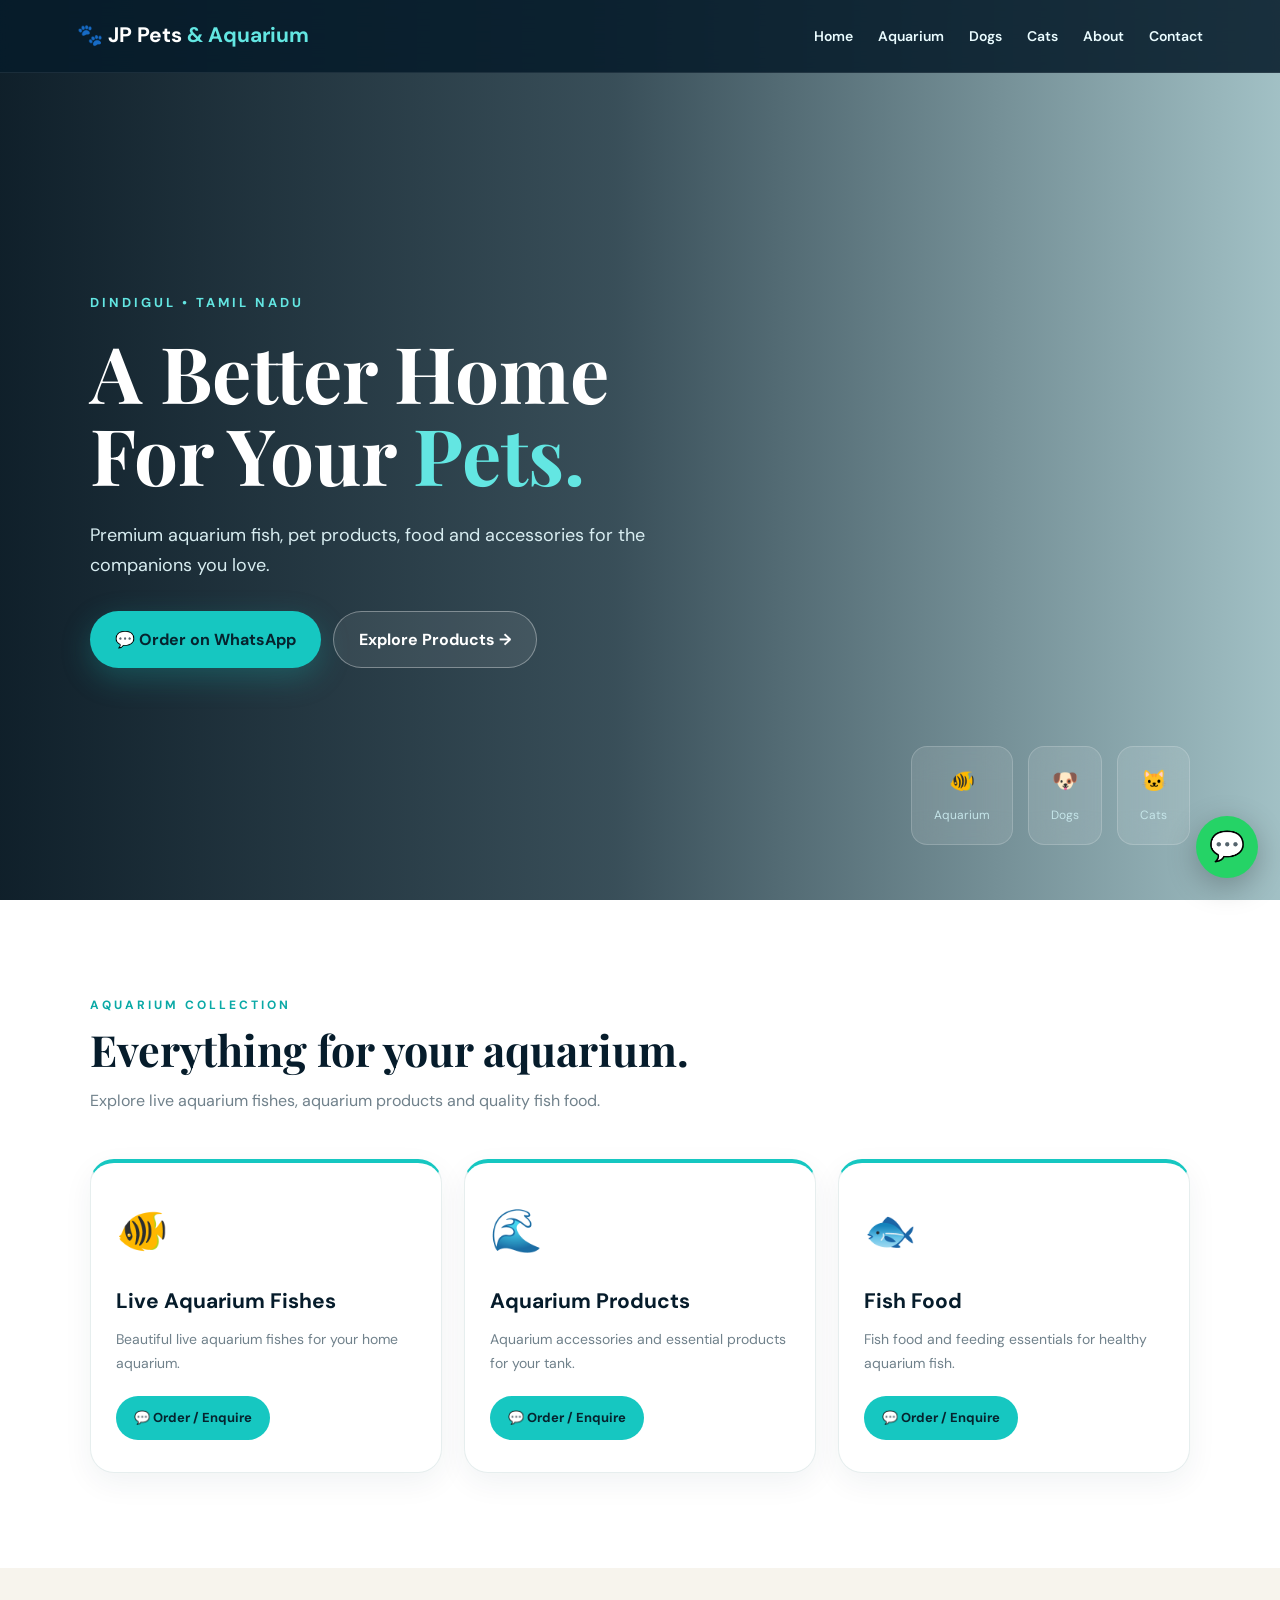
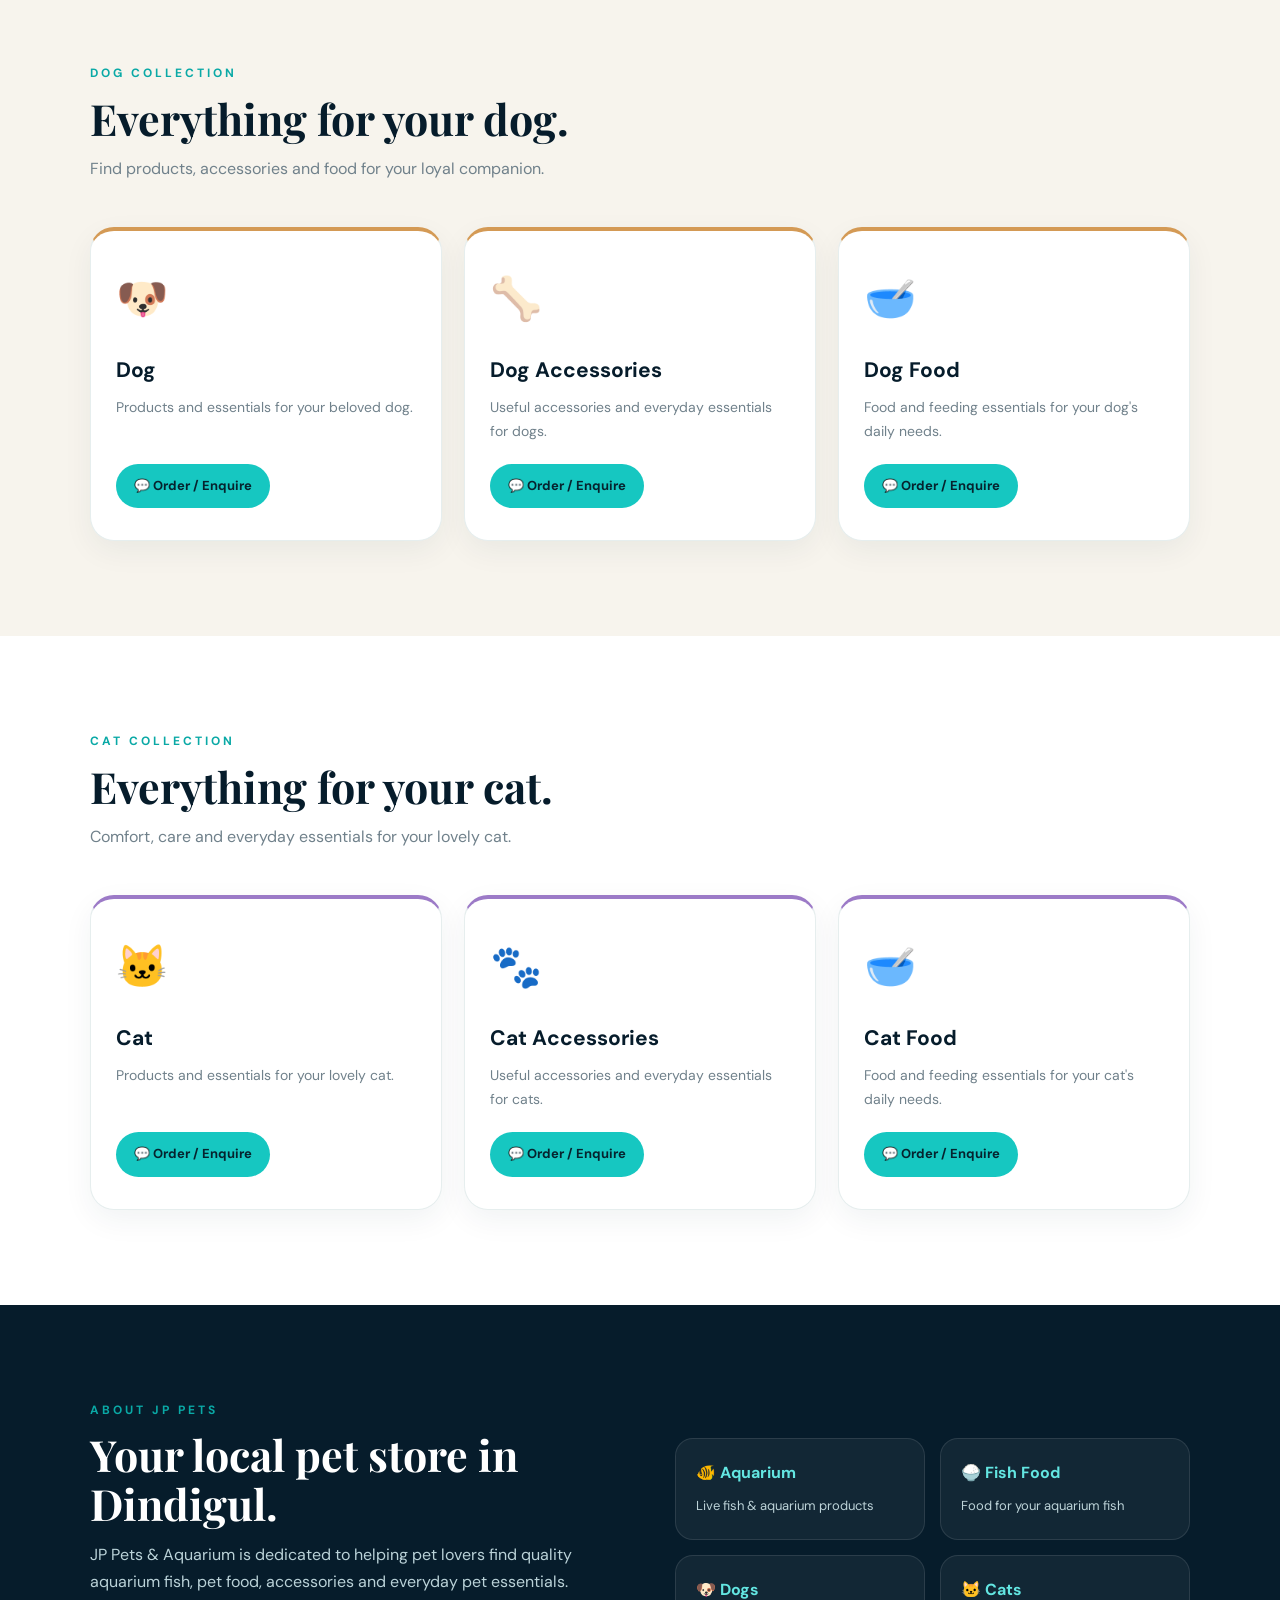
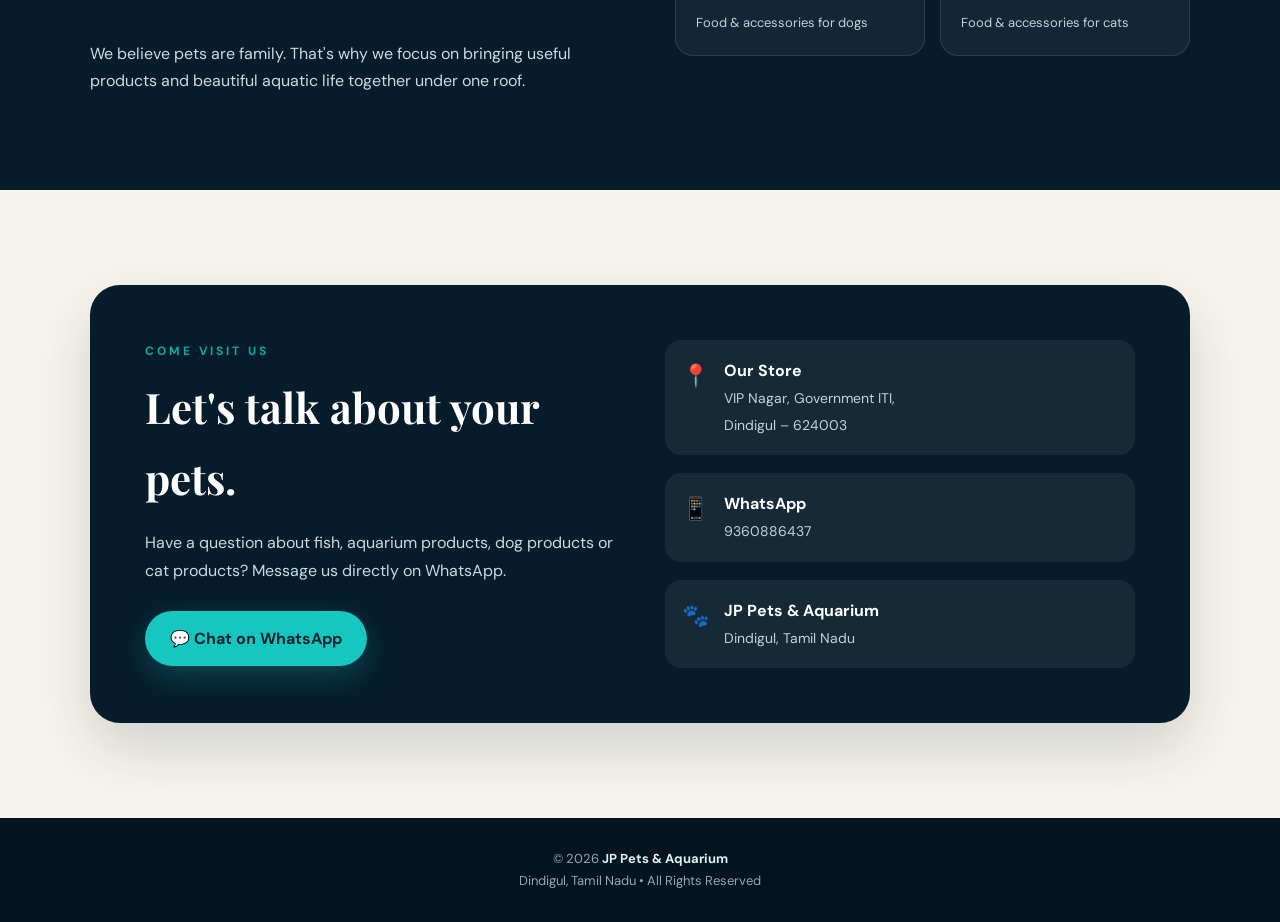
==== commit d4d63c05: "Update product categories Add clear Aquarium, Dog and Cat product categories with WhatsApp ordering " ====
--- a/docs/index.html
+++ b/docs/index.html
@@ -61,7 +61,6 @@
     color:white;
     font-size:21px;
     font-weight:700;
-    letter-spacing:.3px;
 }
 
 .logo span{
@@ -166,14 +165,12 @@
 
 .btn-primary:hover{
     transform:translateY(-4px);
-    box-shadow:0 15px 35px rgba(22,199,193,.4);
 }
 
 .btn-light{
     border:1px solid rgba(255,255,255,.35);
     color:white;
     background:rgba(255,255,255,.08);
-    backdrop-filter:blur(10px);
 }
 
 .btn-light:hover{
@@ -181,7 +178,7 @@
     color:var(--navy);
 }
 
-/* FLOATING STATS */
+/* STATS */
 
 .stats{
     position:absolute;
@@ -249,171 +246,100 @@
     color:var(--muted);
 }
 
-/* SERVICES */
-
-.services{
+/* CATEGORY SECTIONS */
+
+.category-section{
     background:var(--cream);
 }
 
-.service-grid{
+.category-section:nth-of-type(even){
+    background:#ffffff;
+}
+
+.category-grid{
     display:grid;
-    grid-template-columns:repeat(4,1fr);
-    gap:20px;
-}
-
-.service{
+    grid-template-columns:repeat(3,1fr);
+    gap:22px;
+}
+
+.category-card{
     background:white;
-    border-radius:22px;
     padding:32px 25px;
-    border:1px solid #e9eeee;
+    border-radius:24px;
+    border:1px solid #e6eeee;
+    box-shadow:0 10px 30px rgba(8,43,61,.06);
     transition:.35s;
 }
 
-.service:hover{
+.category-card:hover{
     transform:translateY(-8px);
-    box-shadow:0 20px 45px rgba(8,43,61,.1);
-}
-
-.service-icon{
-    width:55px;
-    height:55px;
-    border-radius:16px;
-    display:flex;
+    box-shadow:0 20px 45px rgba(8,43,61,.12);
+}
+
+.category-icon{
+    font-size:42px;
+    margin-bottom:18px;
+}
+
+.category-card h3{
+    color:var(--navy);
+    font-size:21px;
+    margin-bottom:8px;
+}
+
+.category-card p{
+    color:var(--muted);
+    font-size:14px;
+    min-height:48px;
+    margin-bottom:20px;
+}
+
+.order-btn{
+    display:inline-flex;
     align-items:center;
     justify-content:center;
-    font-size:28px;
-    background:#e5fbfa;
-    margin-bottom:22px;
-}
-
-.service h3{
-    color:var(--navy);
-    margin-bottom:8px;
-}
-
-.service p{
-    color:var(--muted);
-    font-size:14px;
-}
-
-/* FISH */
-
-.fish{
-    background:white;
-}
-
-.fish-grid{
-    display:grid;
-    grid-template-columns:repeat(3,1fr);
-    gap:25px;
-}
-
-.fish-card{
-    overflow:hidden;
-    background:#fff;
-    border-radius:25px;
-    border:1px solid #e5eeee;
-    box-shadow:0 10px 35px rgba(8,43,61,.07);
-    transition:.35s;
-}
-
-.fish-card:hover{
-    transform:translateY(-8px);
-    box-shadow:0 20px 50px rgba(8,43,61,.13);
-}
-
-.fish-img{
-    height:245px;
-    background-size:cover;
-    background-position:center;
-}
-
-.guppy{
-    background-image:url("https://images.unsplash.com/photo-1520990269379-2f9c8f7c3f6e?auto=format&fit=crop&w=900&q=85");
-}
-
-.goldfish{
-    background-image:url("https://images.unsplash.com/photo-1522069169874-c58ec4b76be5?auto=format&fit=crop&w=900&q=85");
-}
+    padding:11px 18px;
+    border-radius:30px;
+    background:var(--aqua);
+    color:#06232e;
+    text-decoration:none;
+    font-weight:700;
+    font-size:13px;
+    transition:.3s;
+}
+
+.order-btn:hover{
+    transform:translateY(-3px);
+}
+
+/* AQUARIUM */
 
 .aquarium{
-    background-image:url("https://images.unsplash.com/photo-1546026423-cc4642628d2b?auto=format&fit=crop&w=900&q=85");
-}
-
-.fish-content{
-    padding:25px;
-}
-
-.fish-content h3{
-    color:var(--navy);
-    font-size:21px;
-}
-
-.fish-content p{
-    color:var(--muted);
-    font-size:14px;
-    margin:7px 0 18px;
-}
-
-.availability{
-    display:inline-block;
-    color:#078d87;
-    background:#e7faf8;
-    padding:5px 12px;
-    border-radius:20px;
-    font-size:12px;
-    font-weight:700;
-    margin-bottom:18px;
-}
-
-/* PETS */
-
-.pets{
-    background:#f3f8f9;
-}
-
-.pet-grid{
-    display:grid;
-    grid-template-columns:1fr 1fr;
-    gap:25px;
-}
-
-.pet-card{
-    min-height:400px;
-    border-radius:28px;
-    overflow:hidden;
-    position:relative;
-    display:flex;
-    align-items:flex-end;
-    background-size:cover;
-    background-position:center;
-}
-
-.dog{
-    background-image:
-    linear-gradient(0deg,rgba(4,25,35,.88),transparent 65%),
-    url("https://images.unsplash.com/photo-1552053831-71594a27632d?auto=format&fit=crop&w=1100&q=85");
-}
-
-.cat{
-    background-image:
-    linear-gradient(0deg,rgba(4,25,35,.88),transparent 65%),
-    url("https://images.unsplash.com/photo-1514888286974-6c03e2ca1dba?auto=format&fit=crop&w=1100&q=85");
-}
-
-.pet-content{
-    padding:30px;
-    color:white;
-}
-
-.pet-content h3{
-    font-family:"Playfair Display",serif;
-    font-size:31px;
-}
-
-.pet-content p{
-    color:#dcecef;
-    margin:5px 0 18px;
+    background:linear-gradient(180deg,#e9fbfc,#ffffff);
+}
+
+.aquarium .category-card{
+    border-top:4px solid #16c7c1;
+}
+
+/* DOG */
+
+.dogs{
+    background:#f7f4ed;
+}
+
+.dogs .category-card{
+    border-top:4px solid #d49a55;
+}
+
+/* CAT */
+
+.cats{
+    background:#f5f3fa;
+}
+
+.cats .category-card{
+    border-top:4px solid #9c7ac7;
 }
 
 /* ABOUT */
@@ -555,12 +481,6 @@
     font-size:29px;
     box-shadow:0 8px 30px rgba(0,0,0,.25);
     z-index:2000;
-    animation:pulse 2s infinite;
-}
-
-@keyframes pulse{
-    0%,100%{transform:scale(1)}
-    50%{transform:scale(1.06)}
 }
 
 /* MOBILE */
@@ -571,20 +491,11 @@
         display:none;
     }
 
-    .hero{
-        padding-left:6%;
-        padding-right:6%;
-    }
-
     .stats{
         display:none;
     }
 
-    .service-grid{
-        grid-template-columns:1fr 1fr;
-    }
-
-    .fish-grid{
+    .category-grid{
         grid-template-columns:1fr 1fr;
     }
 
@@ -602,7 +513,6 @@
 
     .hero{
         min-height:100vh;
-        background-position:60% center;
     }
 
     .hero h1{
@@ -626,14 +536,8 @@
         font-size:35px;
     }
 
-    .service-grid,
-    .fish-grid,
-    .pet-grid{
+    .category-grid{
         grid-template-columns:1fr;
-    }
-
-    .pet-card{
-        min-height:360px;
     }
 
     .about-grid{
@@ -667,9 +571,9 @@
 
 <ul>
 <li><a href="#home">Home</a></li>
-<li><a href="#services">Services</a></li>
-<li><a href="#fish">Fish</a></li>
-<li><a href="#pets">Pets</a></li>
+<li><a href="#aquarium">Aquarium</a></li>
+<li><a href="#dogs">Dogs</a></li>
+<li><a href="#cats">Cats</a></li>
 <li><a href="#about">About</a></li>
 <li><a href="#contact">Contact</a></li>
 </ul>
@@ -694,7 +598,7 @@
 </h1>
 
 <p>
-Premium aquarium fish, pet products and accessories
+Premium aquarium fish, pet products, food and accessories
 for the companions you love.
 </p>
 
@@ -706,8 +610,8 @@
 </a>
 
 <a class="btn btn-light"
-href="#fish">
-Explore Collection →
+href="#aquarium">
+Explore Products →
 </a>
 
 </div>
@@ -718,17 +622,17 @@
 
 <div class="stat">
 <strong>🐠</strong>
-<span>Live Fish</span>
+<span>Aquarium</span>
 </div>
 
 <div class="stat">
 <strong>🐶</strong>
-<span>Pet Care</span>
+<span>Dogs</span>
 </div>
 
 <div class="stat">
-<strong>🐾</strong>
-<span>Quality</span>
+<strong>🐱</strong>
+<span>Cats</span>
 </div>
 
 </div>
@@ -736,45 +640,81 @@
 </section>
 
 
-<!-- SERVICES -->
-
-<section class="services" id="services">
+<!-- AQUARIUM -->
+
+<section class="category-section aquarium" id="aquarium">
 
 <div class="container">
 
 <div class="section-head">
-<div class="eyebrow">What we offer</div>
-<h2>Everything your pet needs.</h2>
-<p>
-From beautiful aquarium fish to everyday pet essentials,
-we bring quality products together in one place.
-</p>
-</div>
-
-<div class="service-grid">
-
-<div class="service">
-<div class="service-icon">🐠</div>
-<h3>Aquarium Fish</h3>
-<p>Beautiful and colorful fish for your home aquarium.</p>
-</div>
-
-<div class="service">
-<div class="service-icon">🌊</div>
-<h3>Aquarium Care</h3>
-<p>Accessories and essential products for your aquarium.</p>
-</div>
-
-<div class="service">
-<div class="service-icon">🐶</div>
-<h3>Dog Products</h3>
-<p>Useful accessories and products for your dogs.</p>
-</div>
-
-<div class="service">
-<div class="service-icon">🐱</div>
-<h3>Cat Products</h3>
-<p>Comfortable and useful products for your cats.</p>
+
+<div class="eyebrow">Aquarium Collection</div>
+
+<h2>
+Everything for your aquarium.
+</h2>
+
+<p>
+Explore live aquarium fishes, aquarium products
+and quality fish food.
+</p>
+
+</div>
+
+
+<div class="category-grid">
+
+<div class="category-card">
+
+<div class="category-icon">🐠</div>
+
+<h3>Live Aquarium Fishes</h3>
+
+<p>
+Beautiful live aquarium fishes for your home aquarium.
+</p>
+
+<a class="order-btn"
+href="https://wa.me/919360886437?text=Hi%20JP%20Pets%2C%20I%20am%20interested%20in%20Live%20Aquarium%20Fishes">
+💬 Order / Enquire
+</a>
+
+</div>
+
+
+<div class="category-card">
+
+<div class="category-icon">🌊</div>
+
+<h3>Aquarium Products</h3>
+
+<p>
+Aquarium accessories and essential products for your tank.
+</p>
+
+<a class="order-btn"
+href="https://wa.me/919360886437?text=Hi%20JP%20Pets%2C%20I%20am%20interested%20in%20Aquarium%20Products">
+💬 Order / Enquire
+</a>
+
+</div>
+
+
+<div class="category-card">
+
+<div class="category-icon">🐟</div>
+
+<h3>Fish Food</h3>
+
+<p>
+Fish food and feeding essentials for healthy aquarium fish.
+</p>
+
+<a class="order-btn"
+href="https://wa.me/919360886437?text=Hi%20JP%20Pets%2C%20I%20am%20interested%20in%20Fish%20Food">
+💬 Order / Enquire
+</a>
+
 </div>
 
 </div>
@@ -784,73 +724,79 @@
 </section>
 
 
-<!-- FISH -->
-
-<section class="fish" id="fish">
+<!-- DOGS -->
+
+<section class="category-section dogs" id="dogs">
 
 <div class="container">
 
 <div class="section-head">
-<div class="eyebrow">Aquarium collection</div>
-<h2>Bring your aquarium to life.</h2>
-<p>
-Discover beautiful aquatic companions and create a
-peaceful underwater world at home.
-</p>
-</div>
-
-<div class="fish-grid">
-
-<div class="fish-card">
-
-<div class="fish-img guppy"></div>
-
-<div class="fish-content">
-<span class="availability">AVAILABLE</span>
-<h3>Guppy Fish</h3>
-<p>Colorful, peaceful and perfect for home aquariums.</p>
-
-<a class="btn btn-primary"
-href="https://wa.me/919360886437?text=Hi%20JP%20Pets%2C%20I%20am%20interested%20in%20Guppy%20Fish">
-Order Now
-</a>
-</div>
-
-</div>
-
-
-<div class="fish-card">
-
-<div class="fish-img goldfish"></div>
-
-<div class="fish-content">
-<span class="availability">AVAILABLE</span>
-<h3>Goldfish</h3>
-<p>A timeless aquarium favorite with beautiful colors.</p>
-
-<a class="btn btn-primary"
-href="https://wa.me/919360886437?text=Hi%20JP%20Pets%2C%20I%20am%20interested%20in%20Goldfish">
-Order Now
-</a>
-</div>
-
-</div>
-
-
-<div class="fish-card">
-
-<div class="fish-img aquarium"></div>
-
-<div class="fish-content">
-<span class="availability">ASK US</span>
-<h3>Aquarium Collection</h3>
-<p>Ask us about available fish and aquarium products.</p>
-
-<a class="btn btn-primary"
-href="https://wa.me/919360886437?text=Hi%20JP%20Pets%2C%20I%20want%20to%20know%20about%20available%20fish">
-View Collection
-</a>
-</div>
+
+<div class="eyebrow">Dog Collection</div>
+
+<h2>
+Everything for your dog.
+</h2>
+
+<p>
+Find products, accessories and food for your loyal companion.
+</p>
+
+</div>
+
+
+<div class="category-grid">
+
+<div class="category-card">
+
+<div class="category-icon">🐶</div>
+
+<h3>Dog</h3>
+
+<p>
+Products and essentials for your beloved dog.
+</p>
+
+<a class="order-btn"
+href="https://wa.me/919360886437?text=Hi%20JP%20Pets%2C%20I%20am%20interested%20in%20Dog%20products">
+💬 Order / Enquire
+</a>
+
+</div>
+
+
+<div class="category-card">
+
+<div class="category-icon">🦴</div>
+
+<h3>Dog Accessories</h3>
+
+<p>
+Useful accessories and everyday essentials for dogs.
+</p>
+
+<a class="order-btn"
+href="https://wa.me/919360886437?text=Hi%20JP%20Pets%2C%20I%20am%20interested%20in%20Dog%20Accessories">
+💬 Order / Enquire
+</a>
+
+</div>
+
+
+<div class="category-card">
+
+<div class="category-icon">🥣</div>
+
+<h3>Dog Food</h3>
+
+<p>
+Food and feeding essentials for your dog's daily needs.
+</p>
+
+<a class="order-btn"
+href="https://wa.me/919360886437?text=Hi%20JP%20Pets%2C%20I%20am%20interested%20in%20Dog%20Food">
+💬 Order / Enquire
+</a>
 
 </div>
 
@@ -861,49 +807,79 @@
 </section>
 
 
-<!-- DOGS & CATS -->
-
-<section class="pets" id="pets">
+<!-- CATS -->
+
+<section class="category-section cats" id="cats">
 
 <div class="container">
 
 <div class="section-head">
-<div class="eyebrow">For your furry friends</div>
-<h2>Love. Care. Happiness.</h2>
-<p>
-Everything you need to make your dogs and cats
-feel comfortable and cared for.
-</p>
-</div>
-
-<div class="pet-grid">
-
-<div class="pet-card dog">
-
-<div class="pet-content">
-<h3>For Dogs 🐶</h3>
-<p>Accessories and useful products for your loyal companion.</p>
-
-<a class="btn btn-primary"
-href="https://wa.me/919360886437?text=Hi%20JP%20Pets%2C%20I%20am%20interested%20in%20Dog%20products">
-Shop for Dogs →
-</a>
-</div>
-
-</div>
-
-
-<div class="pet-card cat">
-
-<div class="pet-content">
-<h3>For Cats 🐱</h3>
-<p>Comfortable and useful products for your lovely cat.</p>
-
-<a class="btn btn-primary"
+
+<div class="eyebrow">Cat Collection</div>
+
+<h2>
+Everything for your cat.
+</h2>
+
+<p>
+Comfort, care and everyday essentials for your lovely cat.
+</p>
+
+</div>
+
+
+<div class="category-grid">
+
+<div class="category-card">
+
+<div class="category-icon">🐱</div>
+
+<h3>Cat</h3>
+
+<p>
+Products and essentials for your lovely cat.
+</p>
+
+<a class="order-btn"
 href="https://wa.me/919360886437?text=Hi%20JP%20Pets%2C%20I%20am%20interested%20in%20Cat%20products">
-Shop for Cats →
-</a>
-</div>
+💬 Order / Enquire
+</a>
+
+</div>
+
+
+<div class="category-card">
+
+<div class="category-icon">🐾</div>
+
+<h3>Cat Accessories</h3>
+
+<p>
+Useful accessories and everyday essentials for cats.
+</p>
+
+<a class="order-btn"
+href="https://wa.me/919360886437?text=Hi%20JP%20Pets%2C%20I%20am%20interested%20in%20Cat%20Accessories">
+💬 Order / Enquire
+</a>
+
+</div>
+
+
+<div class="category-card">
+
+<div class="category-icon">🥣</div>
+
+<h3>Cat Food</h3>
+
+<p>
+Food and feeding essentials for your cat's daily needs.
+</p>
+
+<a class="order-btn"
+href="https://wa.me/919360886437?text=Hi%20JP%20Pets%2C%20I%20am%20interested%20in%20Cat%20Food">
+💬 Order / Enquire
+</a>
 
 </div>
 
@@ -925,12 +901,19 @@
 <div>
 
 <div class="section-head">
+
 <div class="eyebrow">About JP Pets</div>
-<h2>Your local pet store in Dindigul.</h2>
+
+<h2>
+Your local pet store in Dindigul.
+</h2>
+
 <p>
 JP Pets & Aquarium is dedicated to helping pet lovers
-find quality aquarium fish, pet products and accessories.
-</p>
+find quality aquarium fish, pet food, accessories
+and everyday pet essentials.
+</p>
+
 </div>
 
 <div class="about-text">
@@ -946,22 +929,22 @@
 
 <div class="highlight">
 <strong>🐠 Aquarium</strong>
-<span>Beautiful fish & aquarium essentials</span>
+<span>Live fish & aquarium products</span>
+</div>
+
+<div class="highlight">
+<strong>🍚 Fish Food</strong>
+<span>Food for your aquarium fish</span>
 </div>
 
 <div class="highlight">
 <strong>🐶 Dogs</strong>
-<span>Products for your furry friends</span>
+<span>Food & accessories for dogs</span>
 </div>
 
 <div class="highlight">
 <strong>🐱 Cats</strong>
-<span>Useful cat accessories</span>
-</div>
-
-<div class="highlight">
-<strong>💬 WhatsApp</strong>
-<span>Easy ordering & enquiries</span>
+<span>Food & accessories for cats</span>
 </div>
 
 </div>
@@ -983,13 +966,16 @@
 
 <div>
 
-<div class="eyebrow">Come visit us</div>
-
-<h2>Let's talk about your pets.</h2>
+<div class="eyebrow">Come Visit Us</div>
+
+<h2>
+Let's talk about your pets.
+</h2>
 
 <p>
 Have a question about fish, aquarium products,
-dogs or cats? Message us directly on WhatsApp.
+dog products or cat products?
+Message us directly on WhatsApp.
 </p>
 
 <br>
@@ -1005,27 +991,41 @@
 <div class="contact-details">
 
 <div class="detail">
+
 <div class="detail-icon">📍</div>
+
 <div>
 <strong>Our Store</strong>
-<span>VIP Nagar, Government ITI,<br>Dindigul – 624003</span>
-</div>
-</div>
+<span>
+VIP Nagar, Government ITI,<br>
+Dindigul – 624003
+</span>
+</div>
+
+</div>
+
 
 <div class="detail">
+
 <div class="detail-icon">📱</div>
+
 <div>
 <strong>WhatsApp</strong>
 <span>9360886437</span>
 </div>
-</div>
+
+</div>
+
 
 <div class="detail">
+
 <div class="detail-icon">🐾</div>
+
 <div>
 <strong>JP Pets & Aquarium</strong>
 <span>Dindigul, Tamil Nadu</span>
 </div>
+
 </div>
 
 </div>
